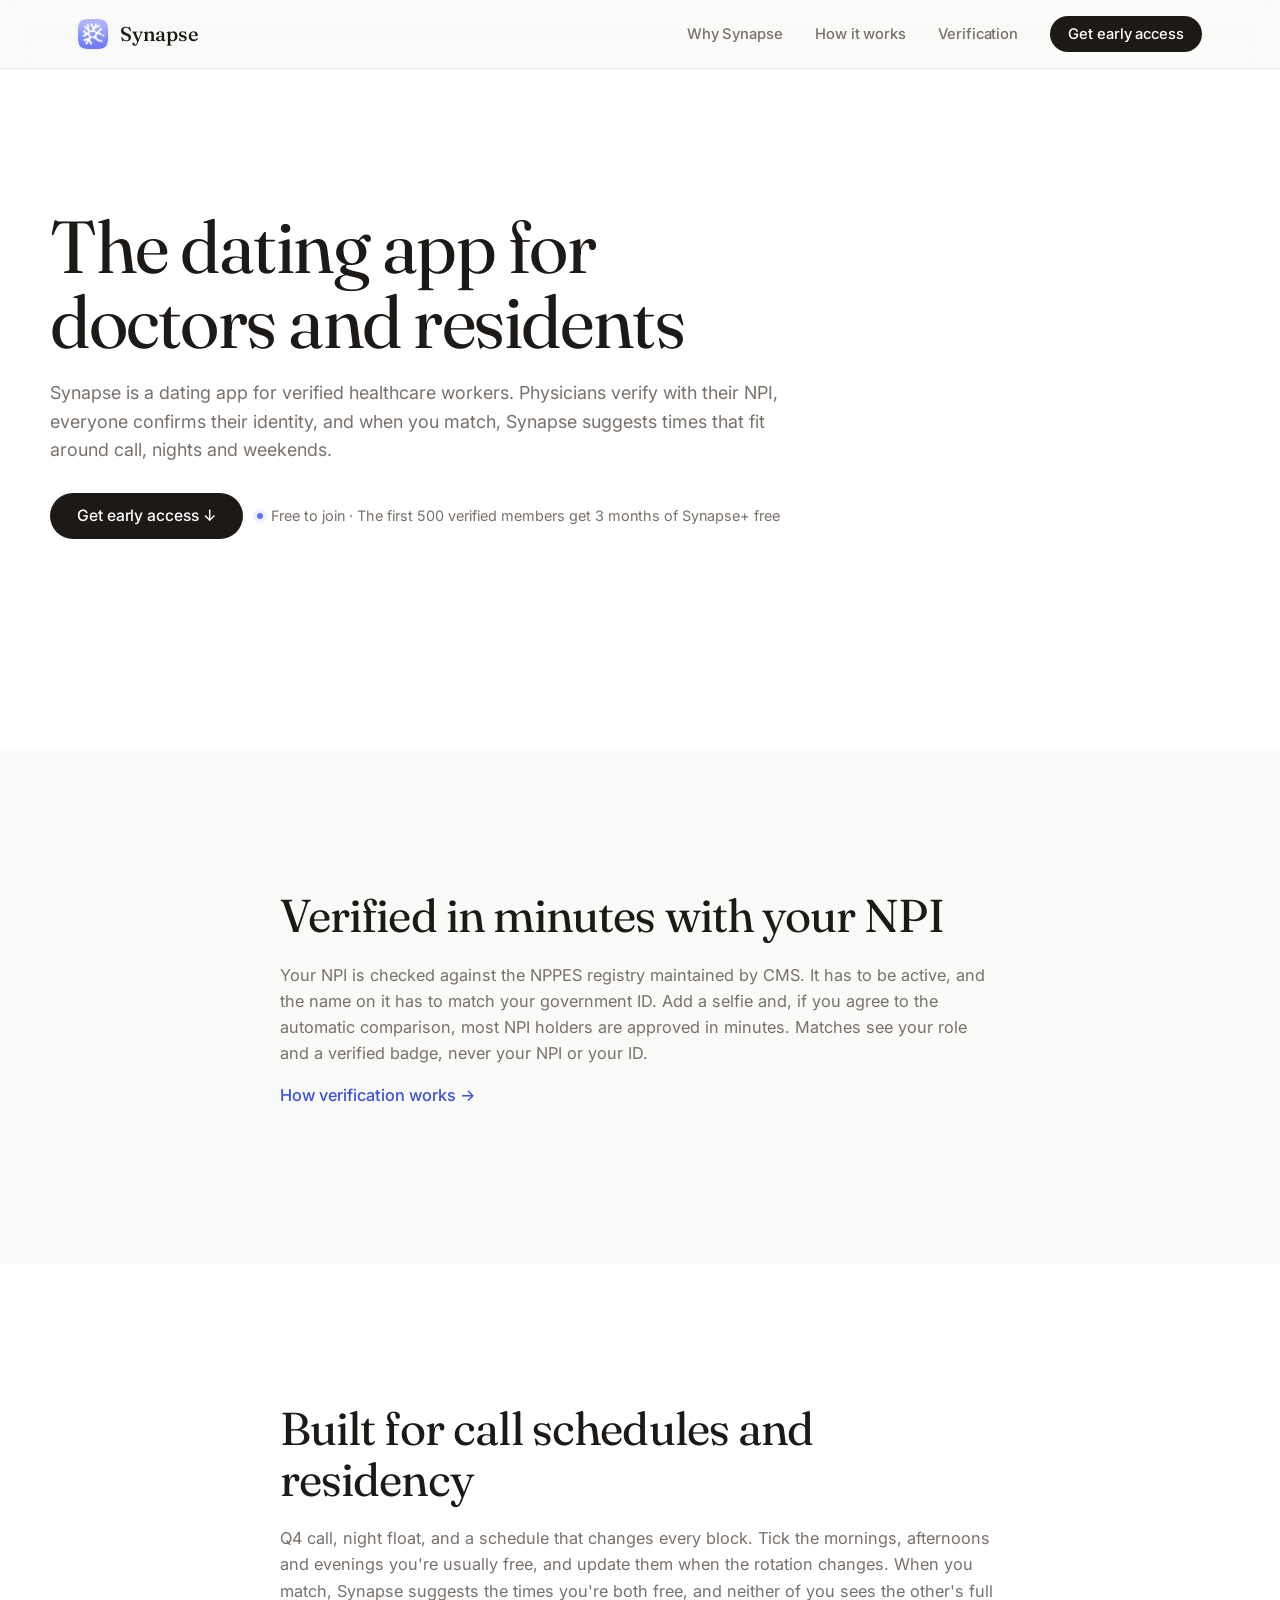
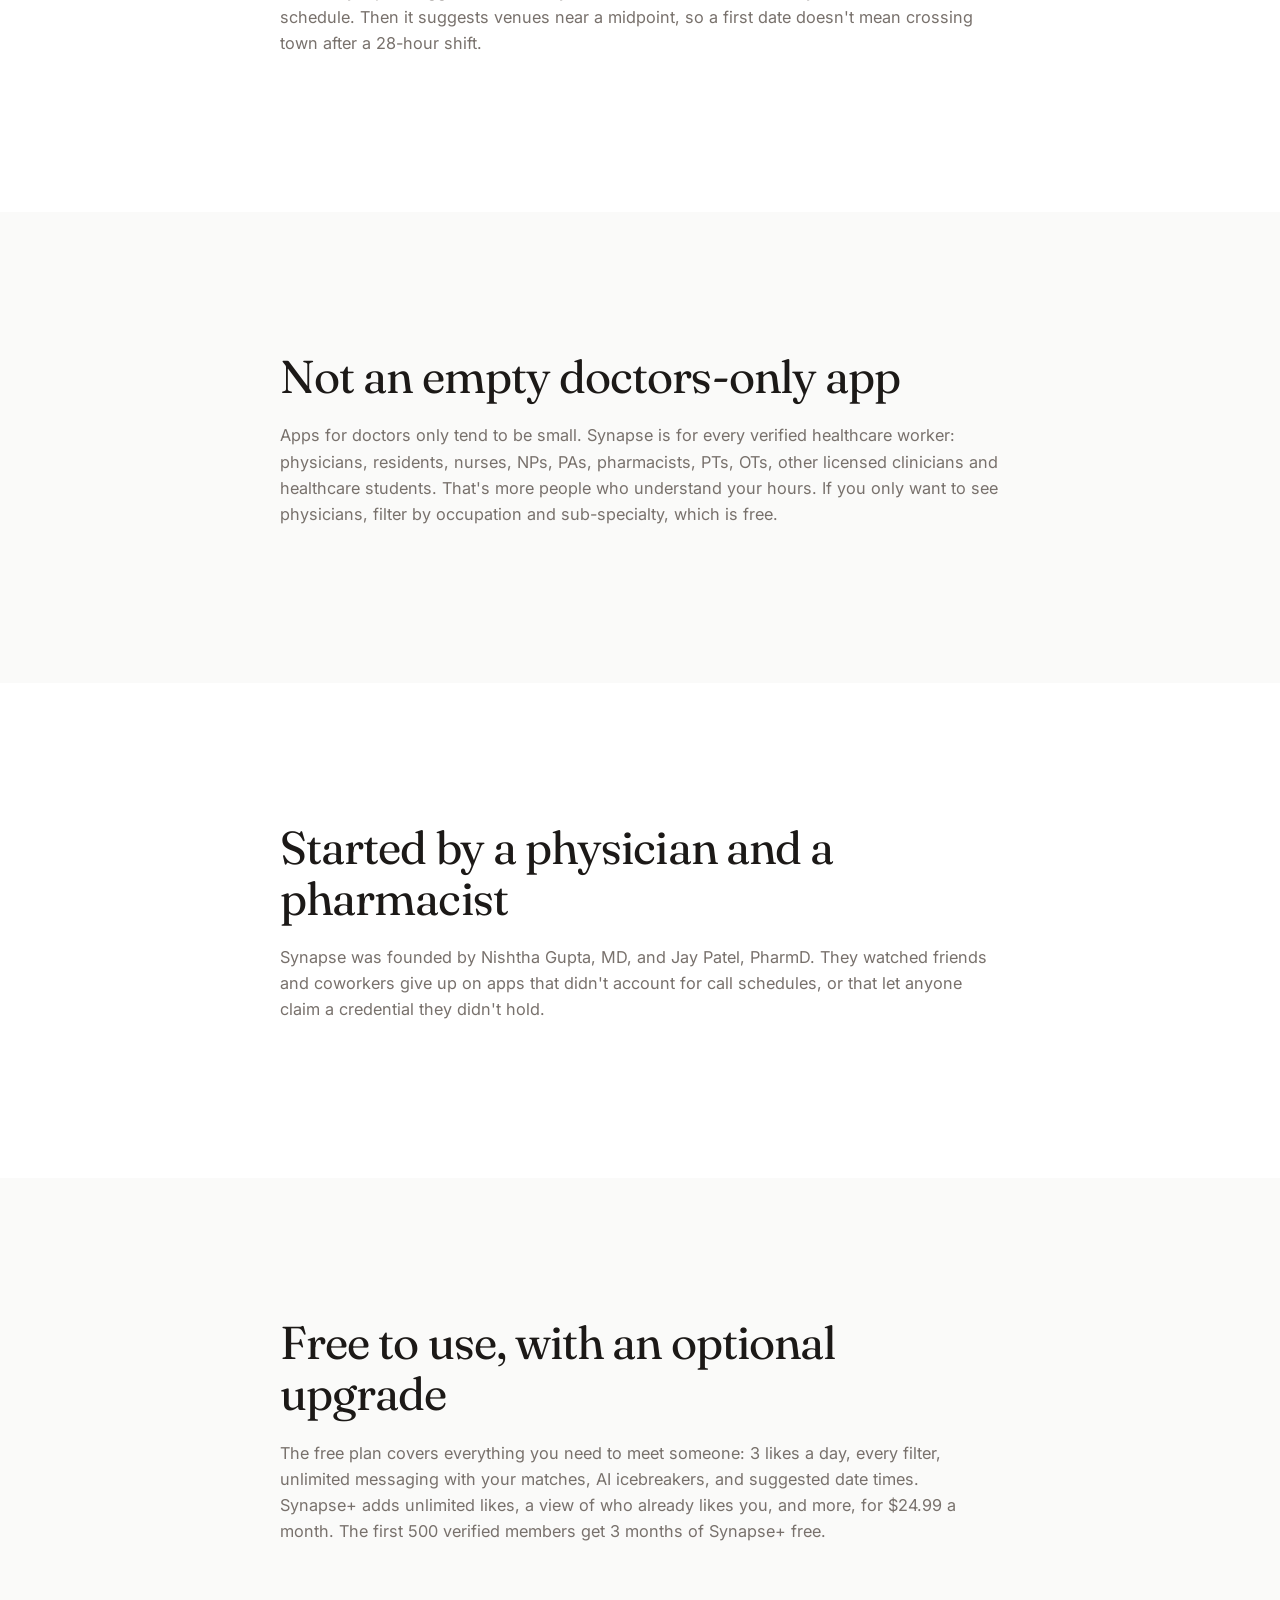
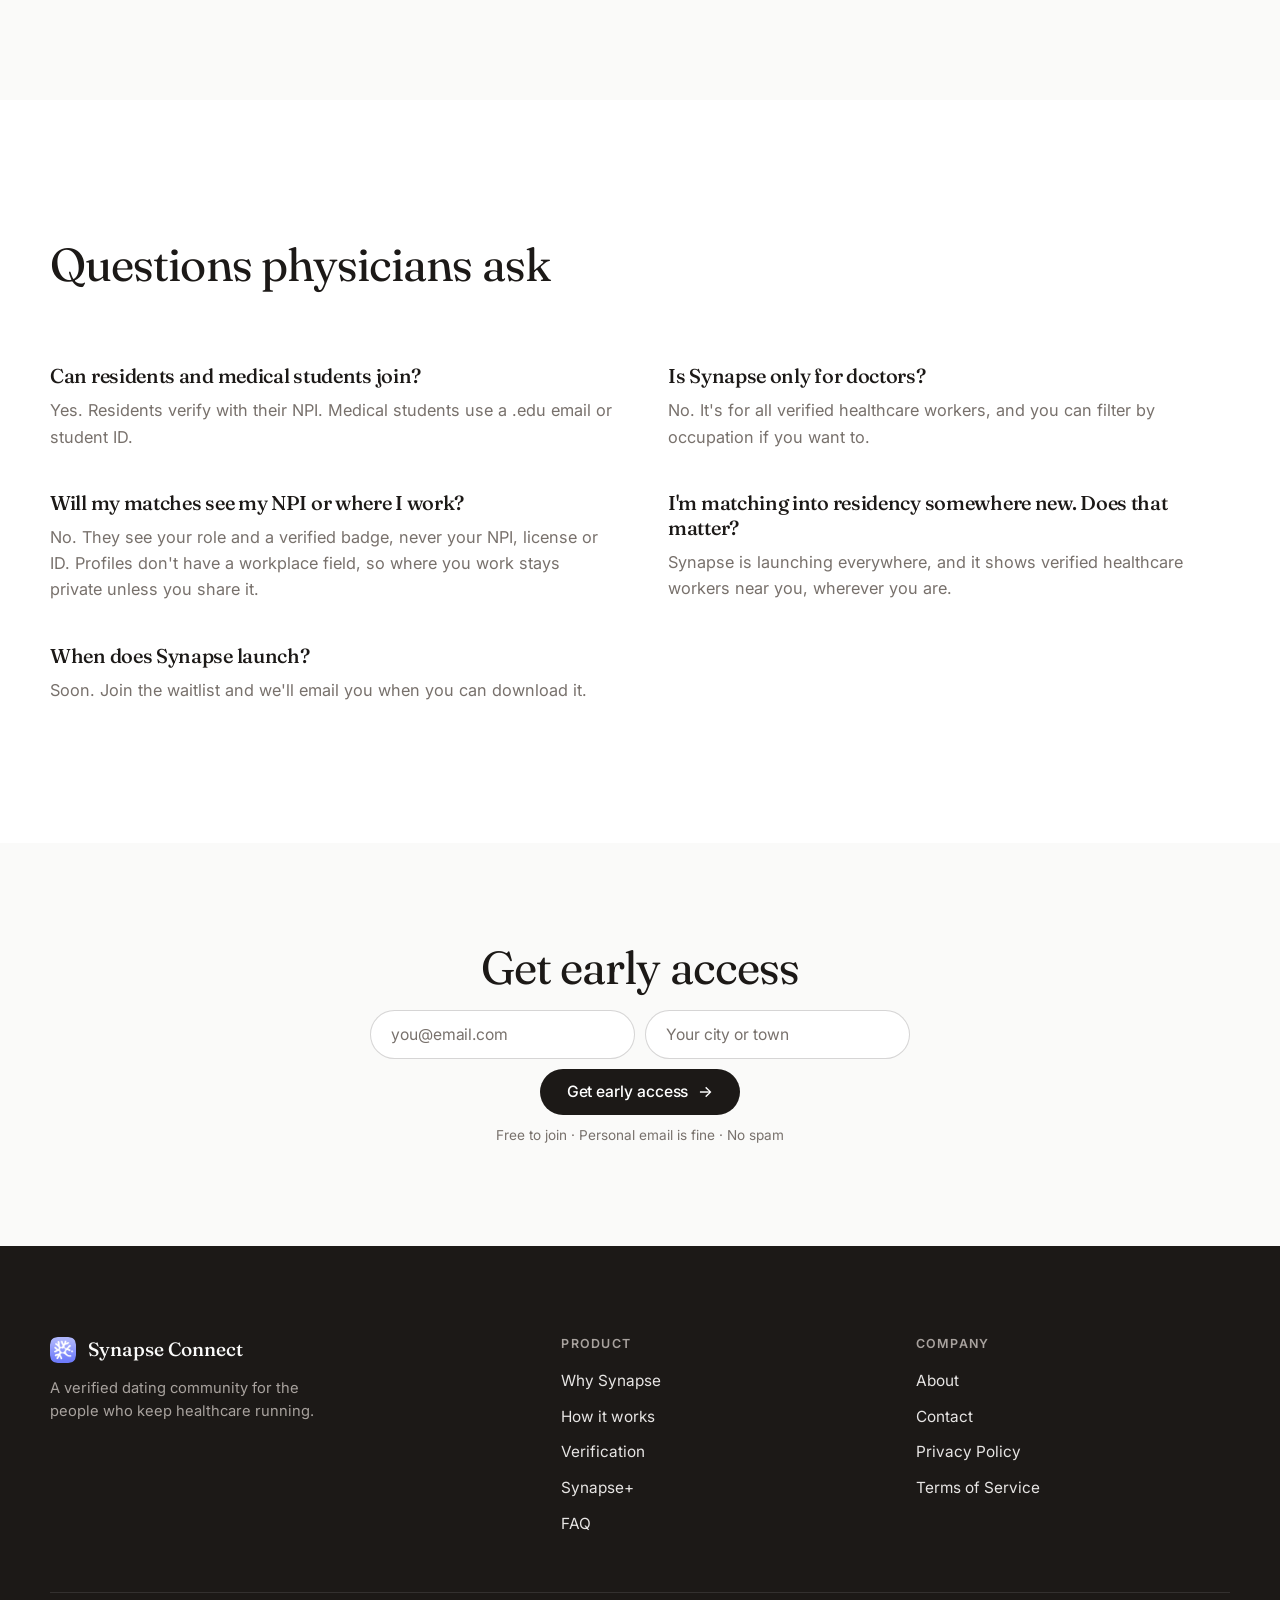
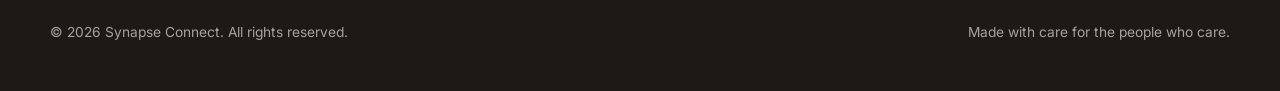
==== doctors/index.html @ b5bf88c6 "Doctors page: NPI-verified dating for physicians and residents Co-Authored-By: Claude Opus 5.5 <nore" ====
<!DOCTYPE html>
<html lang="en">
<head>
  <meta charset="UTF-8" />
  <meta name="viewport" content="width=device-width, initial-scale=1.0" />
  <meta name="description" content="A dating app for physicians and residents. NPIs are checked against the national registry, and dates are suggested for when you're both off call." />
  <meta name="theme-color" content="#FAFAF9" />
  <title>Dating App for Doctors &amp; Residents: NPI-Verified | Synapse</title>
  <link rel="icon" type="image/png" sizes="32x32" href="/icons/favicon-32.png" />
  <link rel="apple-touch-icon" href="/icons/apple-touch-icon.png" />
  <link rel="canonical" href="https://synapsematches.com/doctors/" />
  <meta property="og:title" content="Dating App for Doctors &amp; Residents: NPI-Verified | Synapse" />
  <meta property="og:description" content="A dating app for physicians and residents. NPIs are checked against the national registry, and dates are suggested for when you're both off call." />
  <meta property="og:image" content="https://synapsematches.com/ds/icons/og-share.png" />
  <meta property="og:image:width" content="1200" />
  <meta property="og:image:height" content="630" />
  <meta property="og:image:alt" content="Synapse share card: &quot;Dating, designed for your hours.&quot; beside the white neuron mark on a blue gradient" />
  <meta property="og:url" content="https://synapsematches.com/doctors/" />
  <meta property="og:type" content="website" />
  <meta property="og:site_name" content="Synapse" />
  <meta name="twitter:card" content="summary_large_image" />
  <meta name="twitter:title" content="Dating App for Doctors &amp; Residents: NPI-Verified | Synapse" />
  <meta name="twitter:description" content="A dating app for physicians and residents. NPIs are checked against the national registry, and dates are suggested for when you're both off call." />
  <meta name="twitter:image" content="https://synapsematches.com/ds/icons/og-share.png" />
  <meta name="twitter:image:alt" content="Synapse share card: &quot;Dating, designed for your hours.&quot; beside the white neuron mark on a blue gradient" />
  <link rel="preconnect" href="https://fonts.googleapis.com" />
  <link rel="preconnect" href="https://fonts.gstatic.com" crossorigin />
  <!-- Load the Google Fonts CSS without blocking first paint; text shows in the fallback face until it arrives. -->
  <link rel="preload" as="style" href="https://fonts.googleapis.com/css2?family=Fraunces:opsz,wght@9..144,400;9..144,500&family=Inter:wght@400;500;600&display=swap" onload="this.onload=null;this.rel='stylesheet'" />
  <noscript><link rel="stylesheet" href="https://fonts.googleapis.com/css2?family=Fraunces:opsz,wght@9..144,400;9..144,500&family=Inter:wght@400;500;600&display=swap" /></noscript>
  <link rel="stylesheet" href="/style.css?v=2026-10-28a" />
  <script type="application/ld+json">
  {
    "@context": "https://schema.org",
    "@graph": [
      {
        "@type": "WebPage",
        "name": "The dating app for doctors and residents",
        "url": "https://synapsematches.com/doctors/",
        "description": "A dating app for physicians and residents. NPIs are checked against the national registry, and dates are suggested for when you're both off call.",
        "isPartOf": { "@id": "https://synapsematches.com/#website" }
      },
      {
        "@type": "BreadcrumbList",
        "itemListElement": [
          { "@type": "ListItem", "position": 1, "name": "Home", "item": "https://synapsematches.com/" },
          { "@type": "ListItem", "position": 2, "name": "For doctors", "item": "https://synapsematches.com/doctors/" }
        ]
      }
    ]
  }
  </script>
</head>
<body>
  <!-- Cloudflare: show email addresses as plain text so crawlers and no-JS visitors can read them -->
  <!--email_off-->
  <header class="site-header">
    <nav class="nav" aria-label="Primary">
      <a href="/" class="brand">
        <img src="/icons/brand-64.png" alt="" class="brand-mark" aria-hidden="true" />
        <span>Synapse</span>
      </a>
      <ul class="nav-links">
        <li><a href="/#why">Why Synapse</a></li>
        <li><a href="/#how">How it works</a></li>
        <li><a href="/#trust">Verification</a></li>
        <li><a class="nav-cta" href="/#waitlist">Get early access</a></li>
      </ul>
    </nav>
  </header>

  <main>

    <section class="section section-paper" aria-labelledby="doctors-title">
      <div class="section-inner">
        <div class="section-head">
          <h1 id="doctors-title">The dating app for doctors and residents</h1>
          <p>Synapse is a dating app for verified healthcare workers. Physicians verify with their NPI, everyone confirms their identity, and when you match, Synapse suggests times that fit around call, nights and weekends.</p>
          <div class="cta-row">
            <a class="btn btn-primary" href="#join">Get early access ↓</a>
            <p class="hero-meta">Free to join · The first 500 verified members get 3 months of Synapse+ free</p>
          </div>
        </div>
      </div>
    </section>

    <section class="section section-cream" id="verified" aria-labelledby="verified-title">
      <div class="section-inner section-prose">
        <h2 id="verified-title">Verified in minutes with your NPI</h2>
        <p>Your NPI is checked against the NPPES registry maintained by CMS. It has to be active, and the name on it has to match your government ID. Add a selfie and, if you agree to the automatic comparison, most NPI holders are approved in minutes. Matches see your role and a verified badge, never your NPI or your ID.</p>
        <p><a class="text-link" href="/verification/">How verification works →</a></p>
      </div>
    </section>

    <section class="section section-paper" id="schedule" aria-labelledby="schedule-title">
      <div class="section-inner section-prose">
        <h2 id="schedule-title">Built for call schedules and residency</h2>
        <p>Q4 call, night float, and a schedule that changes every block. Tick the mornings, afternoons and evenings you're usually free, and update them when the rotation changes. When you match, Synapse suggests the times you're both free, and neither of you sees the other's full schedule. Then it suggests venues near a midpoint, so a first date doesn't mean crossing town after a 28-hour shift.</p>
      </div>
    </section>

    <section class="section section-cream" id="everyone" aria-labelledby="everyone-title">
      <div class="section-inner section-prose">
        <h2 id="everyone-title">Not an empty doctors-only app</h2>
        <p>Apps for doctors only tend to be small. Synapse is for every verified healthcare worker: physicians, residents, nurses, NPs, PAs, pharmacists, PTs, OTs, other licensed clinicians and healthcare students. That's more people who understand your hours. If you only want to see physicians, filter by occupation and sub-specialty, which is free.</p>
      </div>
    </section>

    <section class="section section-paper" id="founders" aria-labelledby="founders-title">
      <div class="section-inner section-prose">
        <h2 id="founders-title">Started by a physician and a pharmacist</h2>
        <p>Synapse was founded by Nishtha Gupta, MD, and Jay Patel, PharmD. They watched friends and coworkers give up on apps that didn't account for call schedules, or that let anyone claim a credential they didn't hold.</p>
      </div>
    </section>

    <section class="section section-cream" id="pricing" aria-labelledby="pricing-title">
      <div class="section-inner section-prose">
        <h2 id="pricing-title">Free to use, with an optional upgrade</h2>
        <p>The free plan covers everything you need to meet someone: 3 likes a day, every filter, unlimited messaging with your matches, AI icebreakers, and suggested date times. Synapse+ adds unlimited likes, a view of who already likes you, and more, for $24.99 a month. The first 500 verified members get 3 months of Synapse+ free.</p>
      </div>
    </section>

    <section class="section section-paper" id="faq" aria-labelledby="faq-title">
      <div class="section-inner">
        <div class="section-head">
          <h2 id="faq-title">Questions physicians ask</h2>
        </div>
        <div class="faq-list">
          <div class="faq-item">
            <h3>Can residents and medical students join?</h3>
            <p>Yes. Residents verify with their NPI. Medical students use a .edu email or student ID.</p>
          </div>
          <div class="faq-item">
            <h3>Is Synapse only for doctors?</h3>
            <p>No. It's for all verified healthcare workers, and you can filter by occupation if you want to.</p>
          </div>
          <div class="faq-item">
            <h3>Will my matches see my NPI or where I work?</h3>
            <p>No. They see your role and a verified badge, never your NPI, license or ID. Profiles don't have a workplace field, so where you work stays private unless you share it.</p>
          </div>
          <div class="faq-item">
            <h3>I'm matching into residency somewhere new. Does that matter?</h3>
            <p>Synapse is launching everywhere, and it shows verified healthcare workers near you, wherever you are.</p>
          </div>
          <div class="faq-item">
            <h3>When does Synapse launch?</h3>
            <p>Soon. Join the waitlist and we'll email you when you can download it.</p>
          </div>
        </div>
      </div>
    </section>

    <section class="section section-cream cta-band" id="join" aria-labelledby="join-title">
      <div class="section-inner cta-band-inner">
        <h2 id="join-title">Get early access</h2>
        <div class="waitlist-block">
            <form class="waitlist-form" novalidate>
              <label class="sr-only" for="waitlist-email-d">Email address</label>
              <input
                id="waitlist-email-d"
                class="waitlist-input"
                type="email"
                name="email"
                placeholder="you@email.com"
                autocomplete="email"
                required
              />
              <div class="waitlist-place">
                <label class="sr-only" for="waitlist-place-d">City or town</label>
                <input
                  id="waitlist-place-d"
                  class="waitlist-input"
                  type="text"
                  name="place"
                  placeholder="Your city or town"
                  autocomplete="off"
                  role="combobox"
                  aria-autocomplete="list"
                  aria-expanded="false"
                  aria-controls="waitlist-place-list-d"
                  required
                />
                <ul id="waitlist-place-list-d" class="waitlist-place-list" role="listbox" aria-label="Cities and towns" hidden></ul>
              </div>
              <input
                class="waitlist-hp"
                type="text"
                name="company"
                tabindex="-1"
                autocomplete="off"
                aria-hidden="true"
              />
              <button class="btn btn-primary btn-arrow" type="submit">Get early access</button>
            </form>
            <p class="waitlist-status" role="status" aria-live="polite"></p>
            <p class="waitlist-note">Free to join · Personal email is fine · No spam</p>
          </div>
      </div>
    </section>
  </main>

  <footer class="site-footer">
    <div class="footer-inner">
      <div>
        <p class="footer-brand">
          <img src="/icons/brand-64.png" alt="" class="footer-mark" aria-hidden="true" />
          Synapse Connect
        </p>
        <p class="footer-tag">A verified dating community for the people who keep healthcare running.</p>
      </div>
      <div class="footer-col">
        <h4>Product</h4>
        <ul>
          <li><a href="/#why">Why Synapse</a></li>
          <li><a href="/#how">How it works</a></li>
          <li><a href="/#trust">Verification</a></li>
          <li><a href="/#plus">Synapse+</a></li>
          <li><a href="/#faq">FAQ</a></li>
        </ul>
      </div>
      <div class="footer-col">
        <h4>Company</h4>
        <ul>
          <li><a href="/#about">About</a></li>
          <li><a href="mailto:help@synapsematches.com">Contact</a></li>
          <li><a href="/privacy.html">Privacy Policy</a></li>
          <li><a href="/terms.html">Terms of Service</a></li>
        </ul>
      </div>
    </div>
    <div class="footer-bottom">
      <p>&copy; 2026 Synapse Connect. All rights reserved.</p>
      <p>Made with care for the people who care.</p>
    </div>
  </footer>

  <script src="/waitlist.js"></script>
<!-- Cloudflare Web Analytics --><script defer src="https://static.cloudflareinsights.com/beacon.min.js" data-cf-beacon='{"token": "bf261370e2ad4e2380d12c57f0178c21"}'></script><!-- End Cloudflare Web Analytics -->
<!--/email_off-->
</body>
</html>
---- style.css ----
:root {
  /* Colours come from the Synapse Design System (light theme), under its token names.
     Nothing else in this file writes a colour value. */
  --primary: #5C73FF;
  --primary-dark: #3A50E0;
  --primary-light: #8B9AFF;
  --primary-tint: #EEF1FF;
  --brand-grad-hi: #B1B8FC;
  --brand-grad-mid: #8F99FB;
  --brand-grad-lo: #6D7AFA;
  --brand-gradient: linear-gradient(180deg, var(--brand-grad-hi) 0%, var(--brand-grad-mid) 50%, var(--brand-grad-lo) 100%);
  --background: #FAFAF9;
  --surface: #F5F5F4;
  --text: #1C1917;
  --text-secondary: #78716C;
  --tab-inactive: #A8A29E;
  --border: #E7E5E4;
  --error: #EF4444;
  --white: #FFFFFF;
  --black: #000000;
  --radius: 12px;
  --radius-lg: 20px;
  --radius-pill: 999px;
  --shadow-subtle: 0 1px 4px color-mix(in srgb, var(--black) 4%, transparent);
  --shadow-card: 0 2px 8px color-mix(in srgb, var(--black) 8%, transparent);
  --shadow-raised: 0 4px 12px color-mix(in srgb, var(--black) 15%, transparent);
  --maxw: 1180px;
  --maxw-prose: 720px;
  --serif: "Fraunces", "Iowan Old Style", "Apple Garamond", Georgia, "Times New Roman", serif;
  --sans: "Inter", -apple-system, BlinkMacSystemFont, "Segoe UI", Roboto, Helvetica, Arial, sans-serif;
}

* { box-sizing: border-box; }

html { scroll-behavior: smooth; }

html, body {
  margin: 0;
  padding: 0;
  font-family: var(--sans);
  color: var(--text);
  background: var(--background);
  line-height: 1.6;
  -webkit-font-smoothing: antialiased;
  -moz-osx-font-smoothing: grayscale;
  text-rendering: optimizeLegibility;
}

::selection { background: var(--primary-tint); color: var(--text); }

a { color: var(--text); text-decoration: none; }
a:hover { text-decoration: underline; text-decoration-thickness: 1px; text-underline-offset: 3px; }

img { max-width: 100%; display: block; }

h1, h2, h3, h4 {
  color: var(--text);
  font-family: var(--serif);
  font-weight: 400;
  letter-spacing: -0.02em;
  margin: 0;
}

h1 {
  font-size: clamp(2.6rem, 6.2vw, 4.6rem);
  line-height: 1.02;
  font-weight: 400;
}

h2 {
  font-size: clamp(1.9rem, 3.6vw, 2.9rem);
  line-height: 1.1;
  margin-bottom: 1.25rem;
}

h3 {
  font-size: 1.35rem;
  line-height: 1.25;
  margin-bottom: 0.6rem;
  font-weight: 500;
  letter-spacing: -0.015em;
}

p {
  color: var(--text-secondary);
  margin: 0 0 1rem;
  font-size: 1.02rem;
}

.lede {
  font-family: var(--sans);
  font-size: clamp(1.1rem, 1.6vw, 1.28rem);
  color: var(--text-secondary);
  line-height: 1.55;
  max-width: 620px;
  margin: 1.5rem 0 2.25rem;
  font-weight: 400;
}

.site-header {
  position: sticky;
  top: 0;
  background: color-mix(in srgb, var(--background) 82%, transparent);
  backdrop-filter: saturate(180%) blur(14px);
  -webkit-backdrop-filter: saturate(180%) blur(14px);
  border-bottom: 1px solid var(--border);
  z-index: 50;
}

.nav {
  max-width: var(--maxw);
  margin: 0 auto;
  padding: 18px 28px;
  display: flex;
  align-items: center;
  justify-content: space-between;
  gap: 24px;
}

.brand {
  display: inline-flex;
  align-items: center;
  gap: 12px;
  color: var(--text);
  font-family: var(--serif);
  font-weight: 500;
  font-size: 1.25rem;
  letter-spacing: -0.01em;
}
.brand:hover { text-decoration: none; }

.brand-mark {
  width: 30px;
  height: 30px;
  border-radius: 8px;
  box-shadow: var(--shadow-subtle);
}

.nav-links {
  list-style: none;
  display: flex;
  gap: 32px;
  margin: 0;
  padding: 0;
  align-items: center;
}
.nav-links a {
  color: var(--text-secondary);
  font-size: 0.92rem;
  font-weight: 500;
  letter-spacing: -0.005em;
}
.nav-links a:hover { color: var(--text); text-decoration: none; }

.nav-cta {
  padding: 9px 18px;
  border-radius: var(--radius-pill);
  background: var(--text);
  color: var(--white) !important;
  font-size: 0.9rem;
  font-weight: 500;
}
.nav-cta:hover { background: var(--primary-dark); text-decoration: none; }

@media (max-width: 720px) {
  .nav-links li:not(:last-child) { display: none; }
  .nav { padding: 14px 20px; }
}

.hero {
  position: relative;
  padding: clamp(80px, 11vw, 160px) 28px clamp(70px, 9vw, 130px);
  overflow: hidden;
  background: var(--background);
}

.hero::before {
  content: "";
  position: absolute;
  top: -40%;
  right: -10%;
  width: 720px;
  height: 720px;
  background: radial-gradient(circle at 50% 50%, color-mix(in srgb, var(--brand-grad-hi) 30%, transparent) 0%, color-mix(in srgb, var(--brand-grad-hi) 14%, transparent) 35%, transparent 70%);
  filter: blur(20px);
  pointer-events: none;
  z-index: 0;
}

.hero-inner {
  max-width: var(--maxw);
  margin: 0 auto;
  display: grid;
  grid-template-columns: 1.35fr 1fr;
  gap: 80px;
  align-items: center;
  position: relative;
  z-index: 1;
}

@media (max-width: 960px) {
  .hero-inner { grid-template-columns: 1fr; gap: 56px; }
}

.eyebrow {
  display: inline-flex;
  align-items: center;
  gap: 8px;
  font-family: var(--sans);
  font-size: 0.78rem;
  font-weight: 600;
  letter-spacing: 0.14em;
  text-transform: uppercase;
  color: var(--text-secondary);
  margin-bottom: 1.5rem;
}
.eyebrow::before {
  content: "";
  width: 24px;
  height: 1px;
  background: var(--text-secondary);
}

/* The hero's big line is a <p> styled as a display heading; the H1 is the eyebrow above it. */
.hero-title {
  color: var(--text);
  font-family: var(--serif);
  font-size: clamp(2.6rem, 6.2vw, 4.6rem);
  font-weight: 400;
  line-height: 1.02;
  letter-spacing: -0.02em;
  margin: 0;
}
h1.eyebrow { line-height: 1.6; }

.hero-title .accent {
  font-style: italic;
  color: var(--primary-dark);
  font-weight: 400;
}

.cta-row {
  display: flex;
  gap: 14px;
  flex-wrap: wrap;
  margin-bottom: 1.5rem;
}

.btn {
  display: inline-flex;
  align-items: center;
  justify-content: center;
  gap: 8px;
  padding: 14px 26px;
  border-radius: var(--radius-pill);
  font-family: var(--sans);
  font-weight: 500;
  font-size: 0.98rem;
  letter-spacing: -0.005em;
  transition: transform 0.08s ease, box-shadow 0.2s ease, background 0.2s ease, color 0.2s ease;
  border: 1px solid transparent;
  cursor: pointer;
  line-height: 1;
}
.btn:hover { text-decoration: none; }
.btn:active { transform: translateY(1px); }

.btn-primary {
  background: var(--text);
  color: var(--white);
}
.btn-primary:hover { background: var(--primary-dark); }

.btn-ghost {
  background: transparent;
  color: var(--text);
  border-color: color-mix(in srgb, var(--text) 18%, transparent);
}
.btn-ghost:hover { background: var(--surface); border-color: color-mix(in srgb, var(--text) 32%, transparent); }

.btn-arrow::after {
  content: "→";
  margin-left: 2px;
  transition: transform 0.2s ease;
}
.btn-arrow:hover::after { transform: translateX(3px); }

.waitlist-form {
  display: flex;
  gap: 10px;
  flex-wrap: wrap;
  align-items: center;
}

.waitlist-input {
  font-family: var(--sans);
  font-size: 0.98rem;
  letter-spacing: -0.005em;
  color: var(--text);
  background: var(--white);
  border: 1px solid color-mix(in srgb, var(--text) 18%, transparent);
  border-radius: var(--radius-pill);
  padding: 14px 20px;
  min-width: 240px;
  flex: 1 1 240px;
  line-height: 1;
  transition: border-color 0.2s ease, box-shadow 0.2s ease;
}
.waitlist-input::placeholder { color: var(--text-secondary); }
.waitlist-input:focus {
  outline: none;
  border-color: var(--primary);
  box-shadow: 0 0 0 3px var(--primary-tint);
}

/* City or town picker (synapse#540) */
.waitlist-place {
  position: relative;
  flex: 1 1 240px;
  min-width: 240px;
}
.waitlist-place .waitlist-input { width: 100%; min-width: 0; }
.waitlist-place-list {
  position: absolute;
  z-index: 20;
  top: calc(100% + 6px);
  left: 0;
  right: 0;
  margin: 0;
  padding: 6px;
  list-style: none;
  text-align: left;
  max-height: 280px;
  overflow-y: auto;
  background: var(--white);
  border: 1px solid color-mix(in srgb, var(--text) 14%, transparent);
  border-radius: 16px;
  box-shadow: 0 12px 32px color-mix(in srgb, var(--text) 14%, transparent);
}
.waitlist-place-list li {
  font-family: var(--sans);
  font-size: 0.95rem;
  color: var(--text);
  padding: 10px 14px;
  border-radius: 10px;
  cursor: pointer;
}
.waitlist-place-list li:hover,
.waitlist-place-list li[aria-selected="true"] { background: var(--primary-tint); }
.waitlist-place-list li.is-empty { color: var(--text-secondary); cursor: default; background: none; }

/* Honeypot — hidden from humans, visible to bots that fill every field */
.waitlist-hp {
  position: absolute;
  left: -9999px;
  width: 1px;
  height: 1px;
  opacity: 0;
}

.waitlist-success {
  font-family: var(--sans);
  font-weight: 500;
  color: var(--text);
  margin: 0;
  padding: 14px 0;
}

.waitlist-status {
  color: var(--text-secondary);
  font-size: 0.9rem;
  margin: 10px 0 0;
}
.waitlist-status:empty { display: none; }
.waitlist-status.is-error { color: color-mix(in srgb, var(--error) 72%, var(--text)); }

.waitlist-block { margin-bottom: 1.25rem; }

.waitlist-note {
  margin: 10px 0 0;
  font-size: 0.85rem;
  color: var(--text-secondary);
}

.waitlist-done p { margin: 0 0 14px; color: var(--text-secondary); }
.waitlist-done .waitlist-success { padding: 0; margin-bottom: 6px; color: var(--text); }

.founding-offer {
  display: inline-block;
  margin: 0 0 1.25rem;
  padding: 10px 14px;
  border-radius: var(--radius);
  background: var(--primary-tint);
  border: 1px solid color-mix(in srgb, var(--primary) 22%, transparent);
  font-size: 0.92rem;
  line-height: 1.45;
  color: var(--text);
}
.founding-offer strong { color: var(--text); font-weight: 600; }

.sr-only {
  position: absolute;
  width: 1px;
  height: 1px;
  padding: 0;
  margin: -1px;
  overflow: hidden;
  clip: rect(0, 0, 0, 0);
  white-space: nowrap;
  border: 0;
}

.hero-meta {
  color: var(--text-secondary);
  font-size: 0.9rem;
  margin: 0;
  display: inline-flex;
  align-items: center;
  gap: 8px;
}
.hero-meta::before {
  content: "";
  width: 6px;
  height: 6px;
  border-radius: 50%;
  background: var(--primary);
  box-shadow: 0 0 0 4px var(--primary-tint);
}

.hero-visual {
  min-width: 0;
  display: flex;
  justify-content: center;
  align-items: center;
  position: relative;
}

.app-tour {
  width: 100%;
  max-width: 424px;
  min-width: 0;
}

.app-tour-track {
  display: flex;
  overflow-x: auto;
  scroll-snap-type: x mandatory;
  scroll-behavior: smooth;
  overscroll-behavior-x: contain;
  scrollbar-width: none;
  border-radius: 24px;
  /* room for the card shadow, which overflow would otherwise clip */
  padding: 32px 0 24px;
  margin: -32px 0 -16px;
}
.app-tour-slide { padding: 0 32px; box-sizing: border-box; }
@media (max-width: 480px) {
  .app-tour-slide { padding: 0 12px; }
}
/* The system's raised shadow is tight enough that the scroll area doesn't crop it into a visible box. */
.app-tour-phone img { box-shadow: var(--shadow-raised); }
.app-tour-track::-webkit-scrollbar { display: none; }
.app-tour-track:focus-visible { outline: 2px solid var(--primary); outline-offset: 4px; }

.app-tour-slide {
  flex: 0 0 100%;
  margin: 0;
  scroll-snap-align: center;
  scroll-snap-stop: always;
  display: flex;
  flex-direction: column;
  align-items: center;
}

.app-tour-slide figcaption {
  margin-top: 14px;
  min-height: 2.6em;
  padding: 0 12px;
  text-align: center;
  font-size: 0.86rem;
  line-height: 1.35;
  color: var(--text-secondary);
}

.app-tour-phone {
  width: 100%;
  display: flex;
  justify-content: center;
}

.app-tour-phone img {
  width: 73.6%;
  height: auto;
  border-radius: 30px;
  border: 6px solid var(--text);
  background: var(--text);
  box-sizing: border-box;
}
@media (max-width: 480px) {
  .app-tour-phone img { width: 84%; }
}

.app-tour-controls {
  margin-top: 6px;
  display: flex;
  align-items: center;
  justify-content: center;
  gap: 14px;
}

.app-tour-arrow {
  width: 36px;
  height: 36px;
  display: inline-flex;
  align-items: center;
  justify-content: center;
  border-radius: 50%;
  border: 1px solid var(--border);
  background: var(--white);
  color: var(--text);
  cursor: pointer;
  transition: border-color 0.15s, color 0.15s;
}
.app-tour-arrow:hover { border-color: var(--primary); color: var(--primary); }
.app-tour-arrow:focus-visible { outline: 2px solid var(--primary); outline-offset: 2px; }

.app-tour-dots {
  display: flex;
  gap: 4px;
}

.app-tour-dot {
  width: 24px;
  height: 24px;
  padding: 0;
  border: 0;
  background: none;
  cursor: pointer;
  display: inline-flex;
  align-items: center;
  justify-content: center;
}
.app-tour-dot::before {
  content: "";
  width: 8px;
  height: 8px;
  border-radius: 50%;
  background: var(--border);
  transition: width 0.2s, background 0.2s;
}
.app-tour-dot[aria-current="true"]::before {
  width: 20px;
  border-radius: 4px;
  background: var(--primary);
}
.app-tour-dot:focus-visible { outline: 2px solid var(--primary); outline-offset: 1px; border-radius: 6px; }

@media (prefers-reduced-motion: reduce) {
  .app-tour-track { scroll-behavior: auto; }
}

.hero-glow {
  position: absolute;
  inset: -8%;
  background: radial-gradient(circle at 50% 60%, color-mix(in srgb, var(--brand-grad-hi) 55%, transparent) 0%, color-mix(in srgb, var(--brand-grad-mid) 22%, transparent) 35%, transparent 70%);
  filter: blur(40px);
  z-index: -1;
}

.section { padding: clamp(80px, 11vw, 140px) 28px; }
.section-inner { max-width: var(--maxw); margin: 0 auto; }
.section-prose { max-width: var(--maxw-prose); margin: 0 auto; }

.section-cream { background: var(--background); }
.section-paper { background: var(--white); }
.section-ink {
  background: var(--text);
  color: var(--border);
}
.section-ink h2, .section-ink h3 { color: var(--background); }
.section-ink p { color: var(--tab-inactive); }
.section-ink .eyebrow { color: var(--tab-inactive); }
.section-ink .eyebrow::before { background: var(--tab-inactive); }

.section-head {
  max-width: 760px;
  margin-bottom: clamp(48px, 6vw, 72px);
}
.section-head p {
  font-size: 1.12rem;
  color: var(--text-secondary);
  margin: 0;
}
.section-ink .section-head p { color: var(--tab-inactive); }

.pillars {
  display: grid;
  grid-template-columns: repeat(2, 1fr);
  gap: clamp(24px, 4vw, 56px);
}
@media (max-width: 880px) { .pillars { grid-template-columns: 1fr; gap: 48px; } }

.pillar {
  display: flex;
  flex-direction: column;
  gap: 18px;
}

.pillar-icon {
  width: 52px;
  height: 52px;
  border-radius: 14px;
  background: var(--brand-gradient);
  color: var(--text);
  display: inline-flex;
  align-items: center;
  justify-content: center;
  box-shadow: var(--shadow-card);
}

.pillar h3 {
  font-size: 1.65rem;
  margin: 0;
  font-family: var(--serif);
  font-weight: 400;
  letter-spacing: -0.015em;
}

.pillar p { font-size: 1.04rem; color: var(--text-secondary); margin: 0; }

.pillar-detail {
  margin-top: 6px;
  padding-top: 18px;
  border-top: 1px solid var(--border);
  display: grid;
  gap: 10px;
}
.pillar-detail .kv {
  display: grid;
  grid-template-columns: 130px 1fr;
  gap: 16px;
  font-size: 0.95rem;
  align-items: baseline;
}
.pillar-detail dt {
  color: var(--text-secondary);
  font-size: 0.78rem;
  font-weight: 600;
  letter-spacing: 0.08em;
  text-transform: uppercase;
}
.pillar-detail dd { margin: 0; color: var(--text); font-weight: 500; }

.steps {
  list-style: none;
  padding: 0;
  margin: 0;
  display: grid;
  gap: clamp(28px, 4vw, 48px);
}
.steps li {
  display: grid;
  grid-template-columns: 64px 1fr;
  gap: clamp(20px, 3vw, 36px);
  align-items: start;
  padding-bottom: clamp(28px, 4vw, 48px);
  border-bottom: 1px solid var(--border);
}
.steps li:last-child { border-bottom: 0; padding-bottom: 0; }

.step-num {
  font-family: var(--serif);
  font-size: 2.2rem;
  font-weight: 400;
  color: var(--primary-dark);
  line-height: 1;
  font-feature-settings: "lnum";
  letter-spacing: -0.02em;
}

.steps h3 {
  font-family: var(--serif);
  font-size: 1.5rem;
  font-weight: 400;
  letter-spacing: -0.015em;
  margin-bottom: 8px;
}
.steps p { font-size: 1.02rem; color: var(--text-secondary); margin: 0; max-width: 640px; }

.trust-grid {
  display: grid;
  grid-template-columns: 1fr 1fr;
  gap: clamp(28px, 4vw, 60px);
  align-items: start;
}
@media (max-width: 880px) { .trust-grid { grid-template-columns: 1fr; } }

.trust-list {
  list-style: none;
  padding: 0;
  margin: 0;
  display: grid;
  gap: 18px;
}
.trust-list li {
  display: grid;
  grid-template-columns: 24px 1fr;
  gap: 14px;
  align-items: start;
  padding: 18px 0;
  border-bottom: 1px solid color-mix(in srgb, var(--white) 10%, transparent);
}
.trust-list li:first-child { padding-top: 0; }
.trust-list li:last-child { border-bottom: 0; }
.trust-list strong {
  display: block;
  color: var(--background);
  font-weight: 500;
  margin-bottom: 4px;
  font-size: 1.02rem;
}
.trust-list span { color: var(--tab-inactive); font-size: 0.95rem; line-height: 1.55; }
.trust-list svg { margin-top: 4px; color: var(--primary-light); }

.plus {
  background: linear-gradient(180deg, var(--background) 0%, var(--surface) 100%);
}
.plus-card {
  background: var(--white);
  border: 1px solid var(--border);
  border-radius: var(--radius-lg);
  padding: clamp(36px, 5vw, 56px);
  box-shadow: var(--shadow-card);
  display: grid;
  grid-template-columns: 1.1fr 1fr;
  gap: clamp(32px, 5vw, 56px);
  align-items: center;
}
@media (max-width: 880px) { .plus-card { grid-template-columns: 1fr; } }

.plus-card h2 { margin-bottom: 1rem; }
.plus-card .plus-tag {
  display: inline-flex;
  align-items: center;
  padding: 5px 12px;
  background: var(--brand-gradient);
  color: var(--text);
  border-radius: var(--radius-pill);
  font-size: 0.78rem;
  font-weight: 600;
  letter-spacing: 0.06em;
  text-transform: uppercase;
  margin-bottom: 1.25rem;
}

.plus-features {
  list-style: none;
  padding: 0;
  margin: 0 0 1.25rem;
  display: grid;
  gap: 12px;
}
.plus-features li {
  display: grid;
  grid-template-columns: 22px 1fr;
  gap: 12px;
  align-items: start;
  font-size: 1rem;
  color: var(--text);
}
.plus-features li svg { color: var(--primary); margin-top: 4px; }

.plus-price {
  background: var(--background);
  border-radius: var(--radius-lg);
  padding: 32px;
  text-align: center;
  border: 1px solid var(--border);
}
.plus-price .amount {
  font-family: var(--serif);
  font-size: 3.6rem;
  font-weight: 400;
  letter-spacing: -0.03em;
  line-height: 1;
  color: var(--text);
}
.plus-price .amount sup {
  font-size: 1.3rem;
  font-weight: 400;
  vertical-align: super;
  top: -0.7rem;
  position: relative;
  margin-right: 2px;
}
.plus-price .period { color: var(--text-secondary); font-size: 0.98rem; margin: 6px 0 18px; display: block; }
.plus-founding { font-size: 0.9rem; color: var(--primary-dark); font-weight: 500; margin: 14px 0 0; line-height: 1.45; }
.plus-price .fine { font-size: 0.82rem; color: var(--text-secondary); margin: 14px 0 0; line-height: 1.5; }

.about-body {
  font-size: 1.18rem;
  line-height: 1.65;
  color: var(--text-secondary);
  font-family: var(--serif);
  font-weight: 400;
  letter-spacing: -0.005em;
}
.about-body + .about-body { margin-top: 1.25rem; }

.founders {
  list-style: none;
  margin: 2.5rem 0 0;
  padding: 2rem 0 0;
  border-top: 1px solid var(--border);
  display: grid;
  grid-template-columns: repeat(2, 1fr);
  gap: 32px;
}
@media (max-width: 560px) { .founders { grid-template-columns: 1fr; gap: 24px; } }
.founder-name {
  margin: 0;
  font-family: var(--serif);
  font-size: 1.35rem;
  line-height: 1.25;
  letter-spacing: -0.01em;
  color: var(--text);
}
.founder-cred {
  margin: 6px 0 0;
  font-family: var(--sans);
  font-size: 0.78rem;
  font-weight: 600;
  letter-spacing: 0.1em;
  color: var(--primary-dark);
}
.founder-role {
  margin: 6px 0 0;
  font-size: 0.95rem;
  color: var(--text-secondary);
}

.contact-grid {
  display: grid;
  grid-template-columns: repeat(3, 1fr);
  gap: 32px;
}
@media (max-width: 880px) { .contact-grid { grid-template-columns: 1fr; gap: 28px; } }
.contact-item dt {
  font-size: 0.78rem;
  font-weight: 600;
  color: var(--text-secondary);
  text-transform: uppercase;
  letter-spacing: 0.1em;
  margin-bottom: 8px;
}
.contact-item dd {
  margin: 0;
  font-size: 1.05rem;
  font-family: var(--serif);
  letter-spacing: -0.005em;
}
.contact-item dd a { color: var(--text); border-bottom: 1px solid var(--border); padding-bottom: 2px; }
.contact-item dd a:hover { color: var(--primary-dark); border-color: var(--primary-dark); text-decoration: none; }

.site-footer {
  background: var(--text);
  color: var(--tab-inactive);
  padding: clamp(56px, 7vw, 88px) 28px clamp(36px, 4vw, 48px);
}
.footer-inner {
  max-width: var(--maxw);
  margin: 0 auto;
  display: grid;
  grid-template-columns: 1.5fr 1fr 1fr;
  gap: 40px;
}
@media (max-width: 720px) { .footer-inner { grid-template-columns: 1fr; gap: 32px; } }

.footer-brand {
  display: inline-flex;
  align-items: center;
  gap: 12px;
  color: var(--background);
  font-family: var(--serif);
  font-weight: 500;
  font-size: 1.2rem;
  margin: 0 0 12px;
}
.footer-mark {
  width: 26px;
  height: 26px;
  border-radius: 7px;
}
.footer-tag {
  color: var(--tab-inactive);
  font-size: 0.92rem;
  max-width: 280px;
  line-height: 1.55;
}

.footer-col h4 {
  font-family: var(--sans);
  color: var(--tab-inactive);
  font-size: 0.78rem;
  font-weight: 600;
  letter-spacing: 0.1em;
  text-transform: uppercase;
  margin: 0 0 14px;
}
.footer-col ul {
  list-style: none;
  padding: 0;
  margin: 0;
  display: grid;
  gap: 10px;
}
.footer-col a { color: var(--border); font-size: 0.96rem; }
.footer-col a:hover { color: var(--white); text-decoration: none; }

.footer-bottom {
  max-width: var(--maxw);
  margin: clamp(40px, 5vw, 56px) auto 0;
  padding-top: 28px;
  border-top: 1px solid color-mix(in srgb, var(--white) 10%, transparent);
  display: flex;
  justify-content: space-between;
  align-items: center;
  gap: 16px;
  flex-wrap: wrap;
}
.footer-bottom p { color: var(--tab-inactive); font-size: 0.86rem; margin: 0; }

.legal-page main { padding: clamp(56px, 7vw, 96px) 28px clamp(72px, 9vw, 112px); }
.legal-page h1 {
  font-size: clamp(2.2rem, 4.5vw, 3.2rem);
  margin-bottom: 0.5rem;
}
.legal-page .legal-meta {
  color: var(--text-secondary);
  font-size: 0.92rem;
  margin: 0 0 2.5rem;
  font-style: italic;
}
.legal-page h2 {
  font-size: 1.5rem;
  margin-top: 2.5rem;
  margin-bottom: 0.75rem;
}
.legal-page main p { font-size: 1.04rem; color: var(--text-secondary); }

/* Signup bands repeated down the page */
.faq-list {
  display: grid;
  grid-template-columns: repeat(2, 1fr);
  gap: 40px 56px;
}
@media (max-width: 760px) { .faq-list { grid-template-columns: 1fr; gap: 32px; } }
.faq-item h3 { font-size: 1.25rem; }
.faq-item p { margin: 0; color: var(--text-secondary); line-height: 1.6; }

.section.cta-band { padding-top: clamp(64px, 8vw, 100px); padding-bottom: clamp(64px, 8vw, 100px); }
.cta-band-inner { max-width: 620px; text-align: center; }
.cta-band h2 { margin-bottom: 1rem; }
.cta-band-lede { font-size: 1.12rem; color: var(--text-secondary); margin: 0 0 28px; }
.cta-band .waitlist-block { margin: 0 auto; max-width: 540px; }
.cta-band .waitlist-form { justify-content: center; }

.plan-label {
  font-family: var(--sans);
  font-size: 0.82rem;
  font-weight: 600;
  letter-spacing: 0.06em;
  text-transform: uppercase;
  color: var(--text-secondary);
  margin: 1.5rem 0 0.75rem;
}
.plan-free li svg { color: var(--text-secondary); }
.plan-safety { font-size: 0.9rem; color: var(--text-secondary); margin: 0; }
.plus-price .plan-options { font-size: 0.95rem; color: var(--text); margin: 0 0 18px; line-height: 1.6; }
.plan-save {
  display: inline-block;
  margin-left: 6px;
  padding: 2px 8px;
  border-radius: var(--radius-pill);
  background: var(--brand-gradient);
  font-size: 0.75rem;
  font-weight: 600;
}

/* Roles table (verification page): scrolls sideways inside its wrapper on narrow screens, never the page. */
.roles-table-wrap { overflow-x: auto; -webkit-overflow-scrolling: touch; }
.roles-table {
  width: 100%;
  min-width: 600px;
  border-collapse: collapse;
  text-align: left;
}
.roles-table th,
.roles-table td {
  padding: 18px 24px 18px 0;
  border-bottom: 1px solid var(--border);
  vertical-align: top;
  line-height: 1.5;
}
.roles-table thead th {
  font-family: var(--sans);
  font-size: 0.78rem;
  font-weight: 600;
  letter-spacing: 0.14em;
  text-transform: uppercase;
  color: var(--text-secondary);
}
.roles-table tbody th { font-weight: 500; color: var(--text); }
.roles-table td { color: var(--text-secondary); }
.roles-table tbody tr:last-child th,
.roles-table tbody tr:last-child td { border-bottom: 0; }

/* A page's H1 as the lead of a .section-head (verification page). */
.section-head h1 { margin-bottom: 1.25rem; }

/* Role pages (nurses): intro button row, bullet list and inline text link in prose sections. */
.section-head .cta-row { align-items: center; margin: 1.75rem 0 0; }
.section-head .cta-row .hero-meta { font-size: 0.9rem; }
.section-head .cta-row .hero-meta::before { flex: none; }
.prose-list { margin: 0 0 1rem; padding-left: 1.25rem; }
.prose-list li { color: var(--text-secondary); font-size: 1.02rem; line-height: 1.6; margin-bottom: 0.75rem; }
.prose-list li strong { color: var(--text); font-weight: 600; }
.text-link { color: var(--primary-dark); font-weight: 500; }
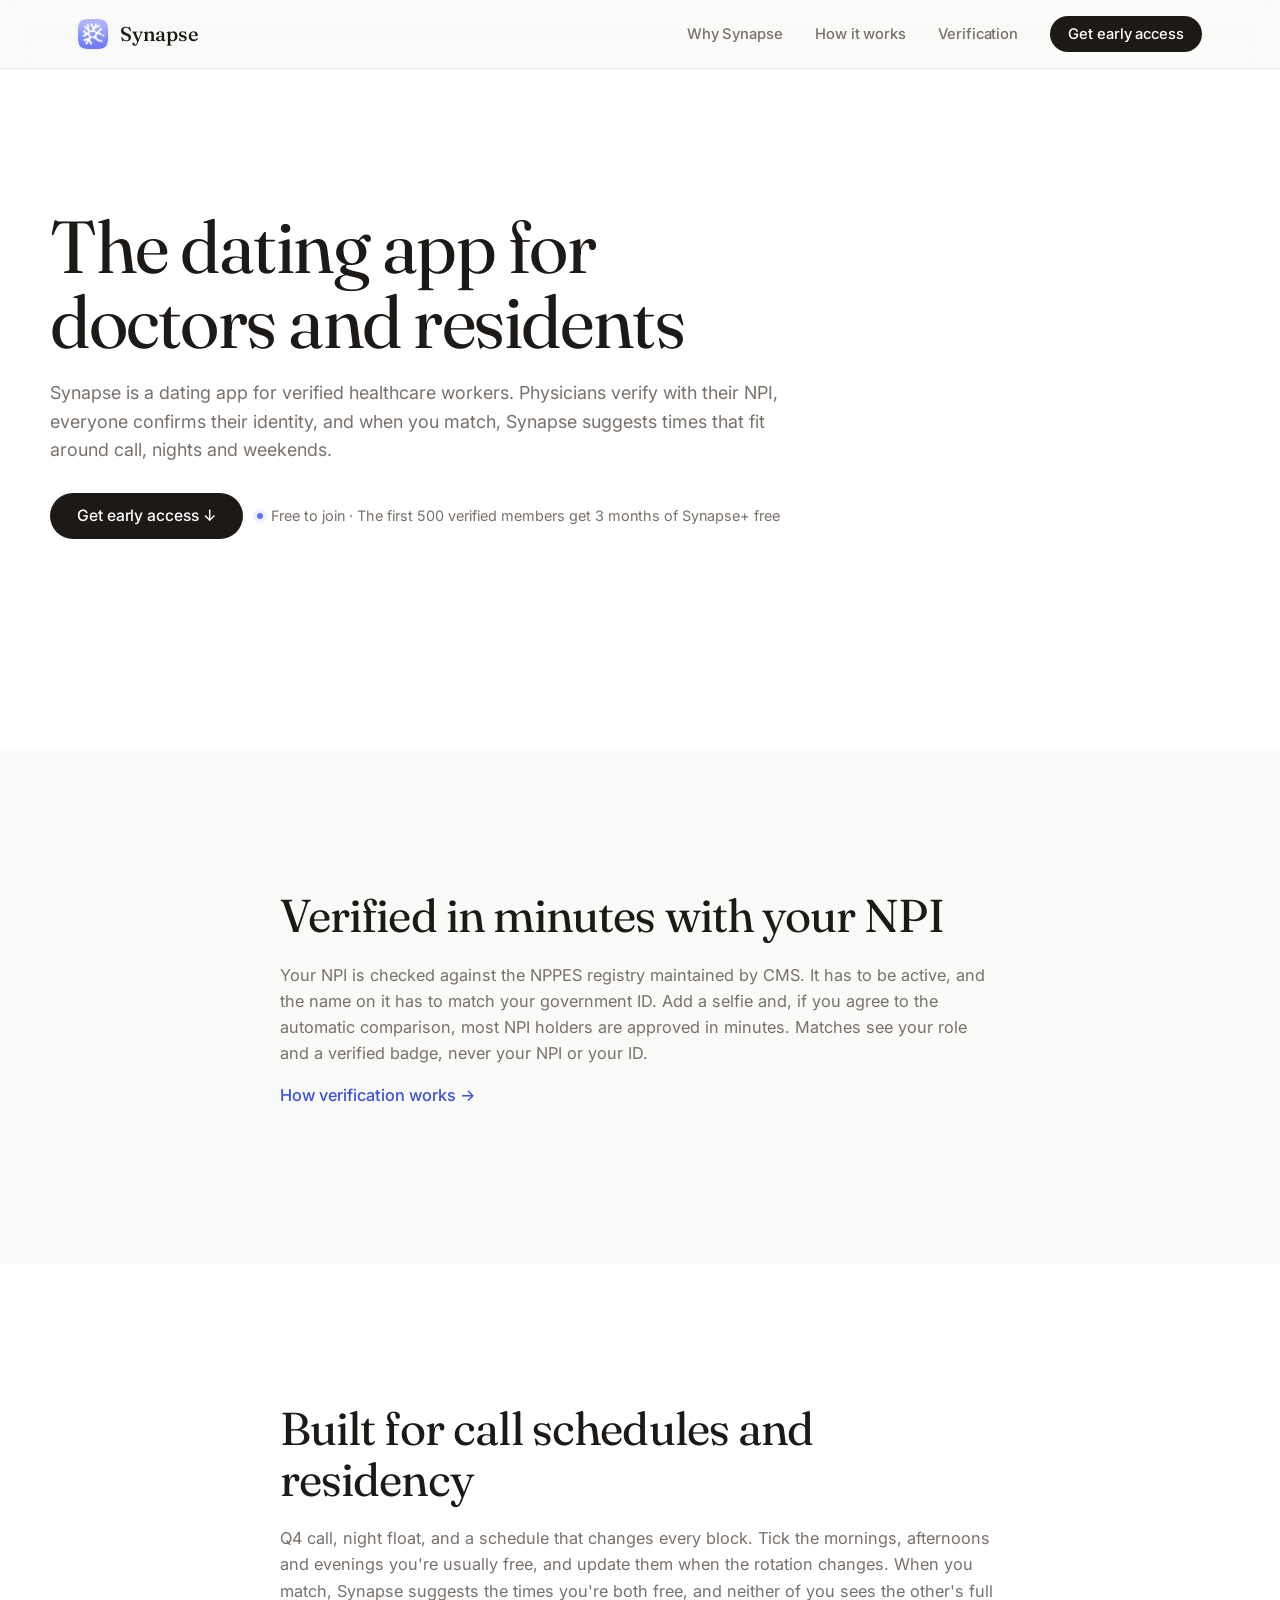
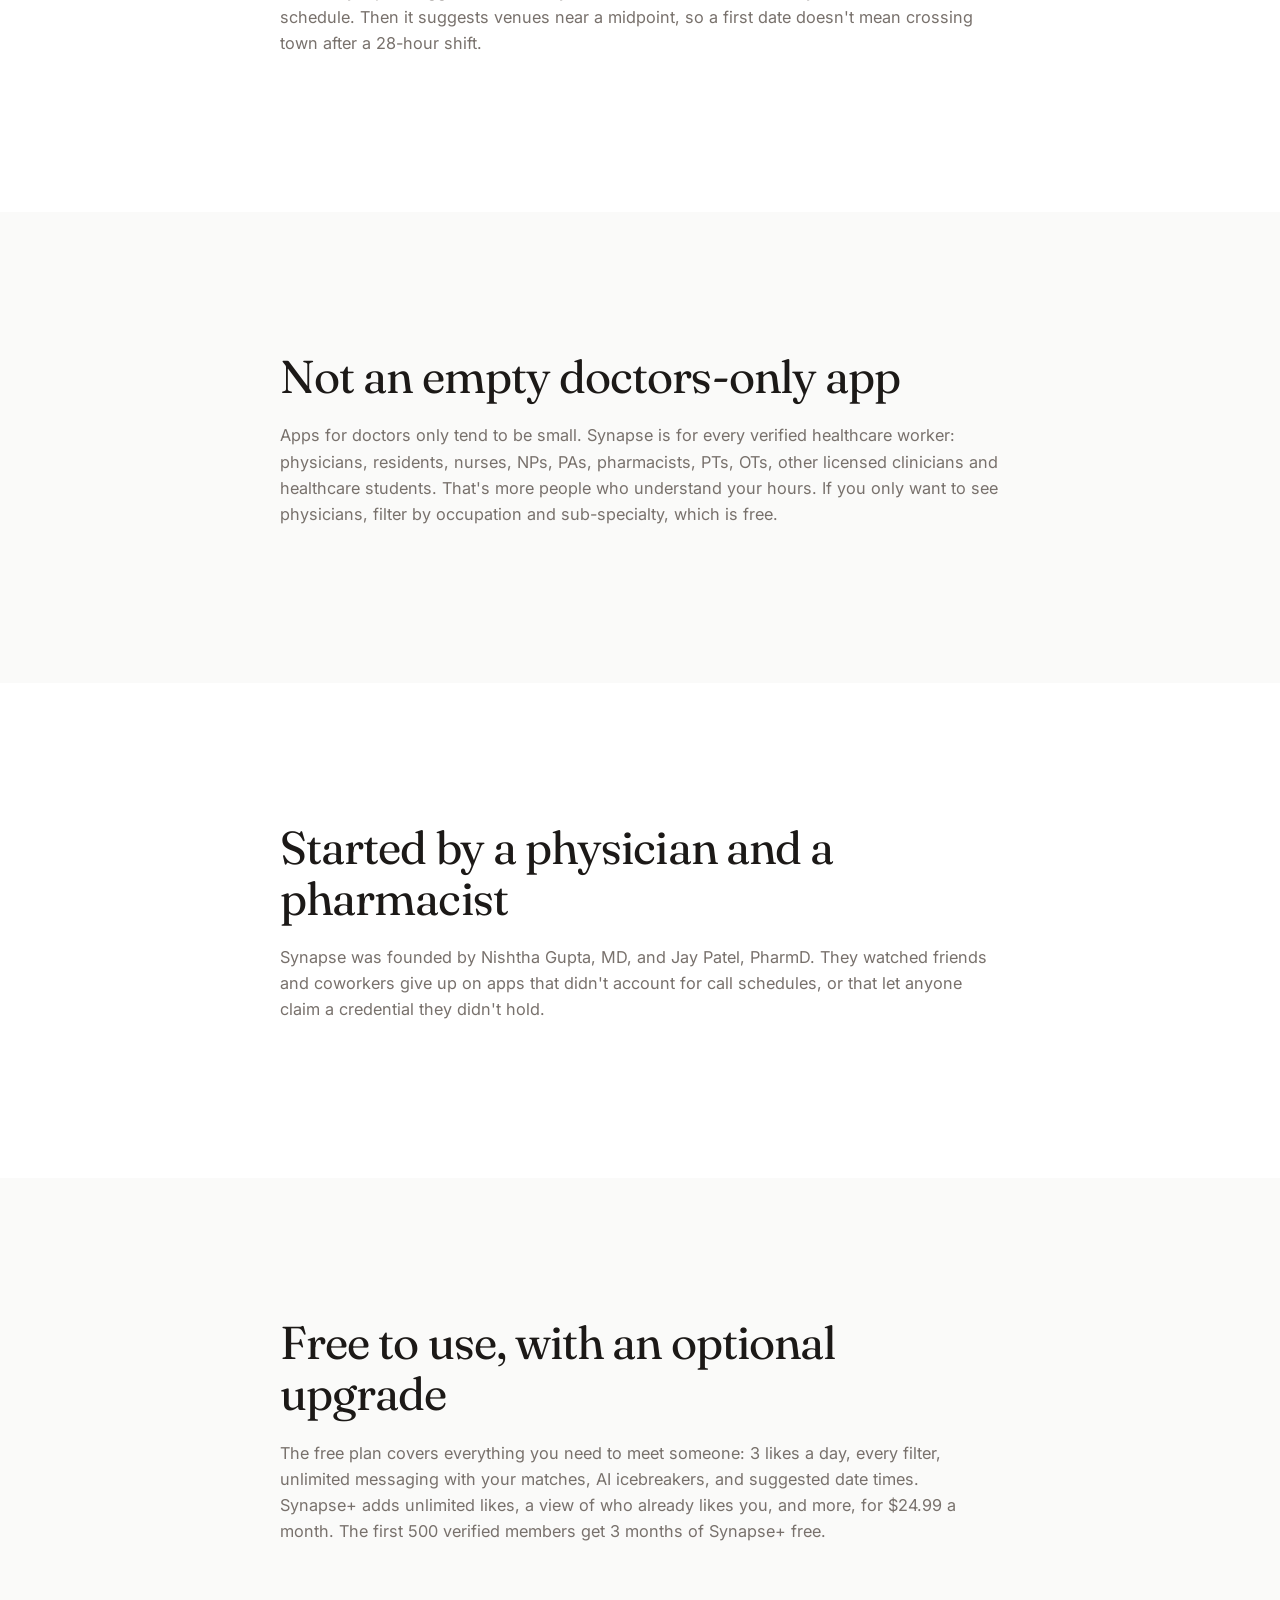
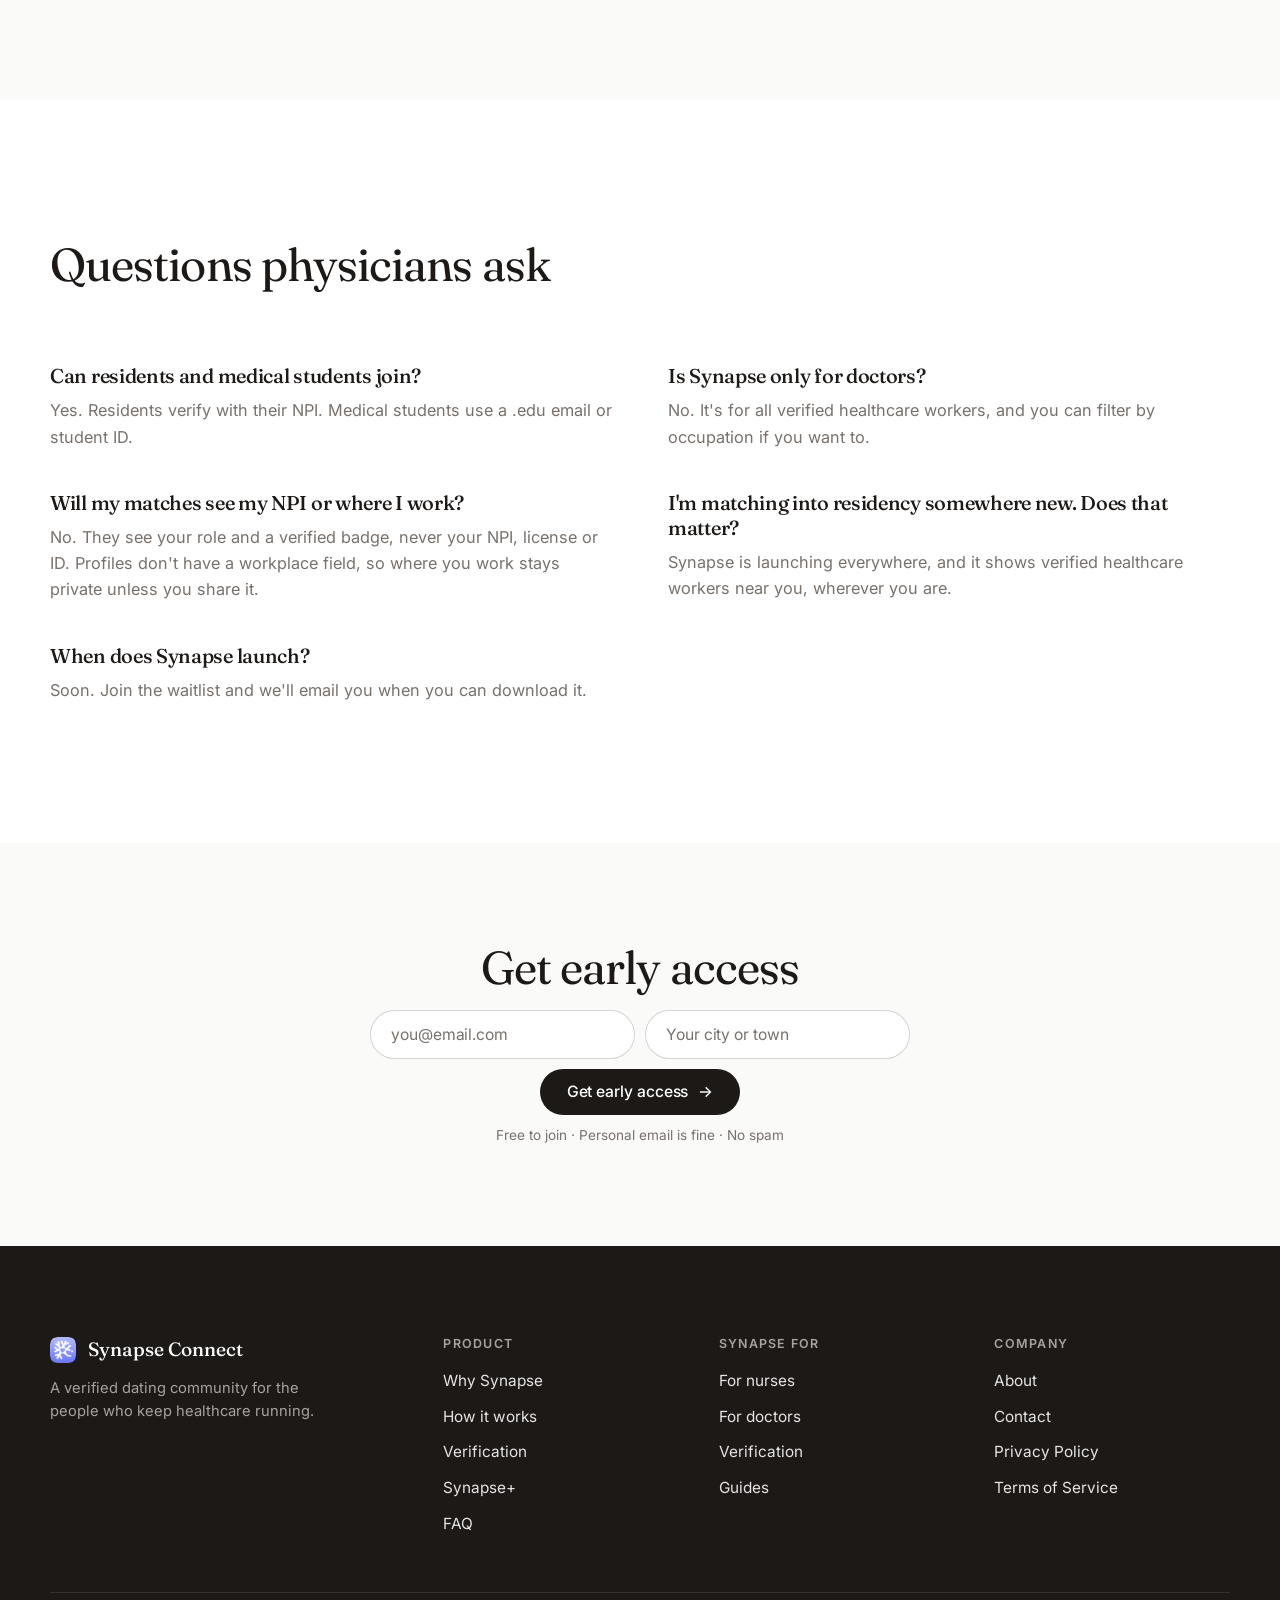
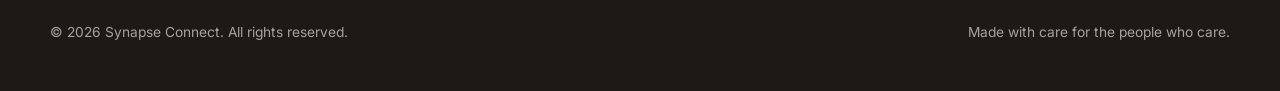
==== commit 5b95beeb: "Site: link the new pages from the homepage and footers Add a "Synapse for" footer column (nurses, do" ====
--- a/doctors/index.html
+++ b/doctors/index.html
@@ -28,7 +28,7 @@
   <!-- Load the Google Fonts CSS without blocking first paint; text shows in the fallback face until it arrives. -->
   <link rel="preload" as="style" href="https://fonts.googleapis.com/css2?family=Fraunces:opsz,wght@9..144,400;9..144,500&family=Inter:wght@400;500;600&display=swap" onload="this.onload=null;this.rel='stylesheet'" />
   <noscript><link rel="stylesheet" href="https://fonts.googleapis.com/css2?family=Fraunces:opsz,wght@9..144,400;9..144,500&family=Inter:wght@400;500;600&display=swap" /></noscript>
-  <link rel="stylesheet" href="/style.css?v=2026-10-28a" />
+  <link rel="stylesheet" href="/style.css?v=2026-10-28b" />
   <script type="application/ld+json">
   {
     "@context": "https://schema.org",
@@ -219,6 +219,15 @@
         </ul>
       </div>
       <div class="footer-col">
+        <h4>Synapse for</h4>
+        <ul>
+          <li><a href="/nurses/">For nurses</a></li>
+          <li><a href="/doctors/">For doctors</a></li>
+          <li><a href="/verification/">Verification</a></li>
+          <li><a href="/guides/dating-with-12-hour-shifts/">Guides</a></li>
+        </ul>
+      </div>
+      <div class="footer-col">
         <h4>Company</h4>
         <ul>
           <li><a href="/#about">About</a></li>
--- a/style.css
+++ b/style.css
@@ -875,6 +875,8 @@
   gap: 40px;
 }
 @media (max-width: 720px) { .footer-inner { grid-template-columns: 1fr; gap: 32px; } }
+/* Pages with a fourth footer child (the "Synapse for" column) get a fourth track. */
+@media (min-width: 721px) { .footer-inner:has(> :nth-child(4)) { grid-template-columns: 1.5fr 1fr 1fr 1fr; } }
 
 .footer-brand {
   display: inline-flex;
@@ -1026,3 +1028,15 @@
 .prose-list li { color: var(--text-secondary); font-size: 1.02rem; line-height: 1.6; margin-bottom: 0.75rem; }
 .prose-list li strong { color: var(--text); font-weight: 600; }
 .text-link { color: var(--primary-dark); font-weight: 500; }
+/* On the dark Verification band the dark-blue link reads at about 2.9:1; use the light tint there. */
+.section-ink .text-link { color: var(--primary-light); }
+.section-ink .text-link:hover { color: var(--white); }
+
+/* Guide pages (/guides/): a single reading column. Every rule is scoped under .guide-body. */
+/* 54ch of Inter holds about 68 characters per line. */
+.guide-body { max-width: 54ch; margin: 0 auto; }
+.guide-body h1 { font-size: clamp(2.2rem, 5vw, 3.4rem); line-height: 1.1; margin-bottom: 1rem; }
+.guide-body .guide-byline { font-size: 0.9rem; margin-bottom: 2rem; }
+.guide-body .guide-byline a { color: var(--text); text-decoration: underline; text-decoration-thickness: 1px; text-underline-offset: 3px; }
+.guide-body h2 { font-size: clamp(1.45rem, 2.6vw, 1.9rem); margin: 2.75rem 0 0.75rem; }
+.guide-body p { line-height: 1.7; }
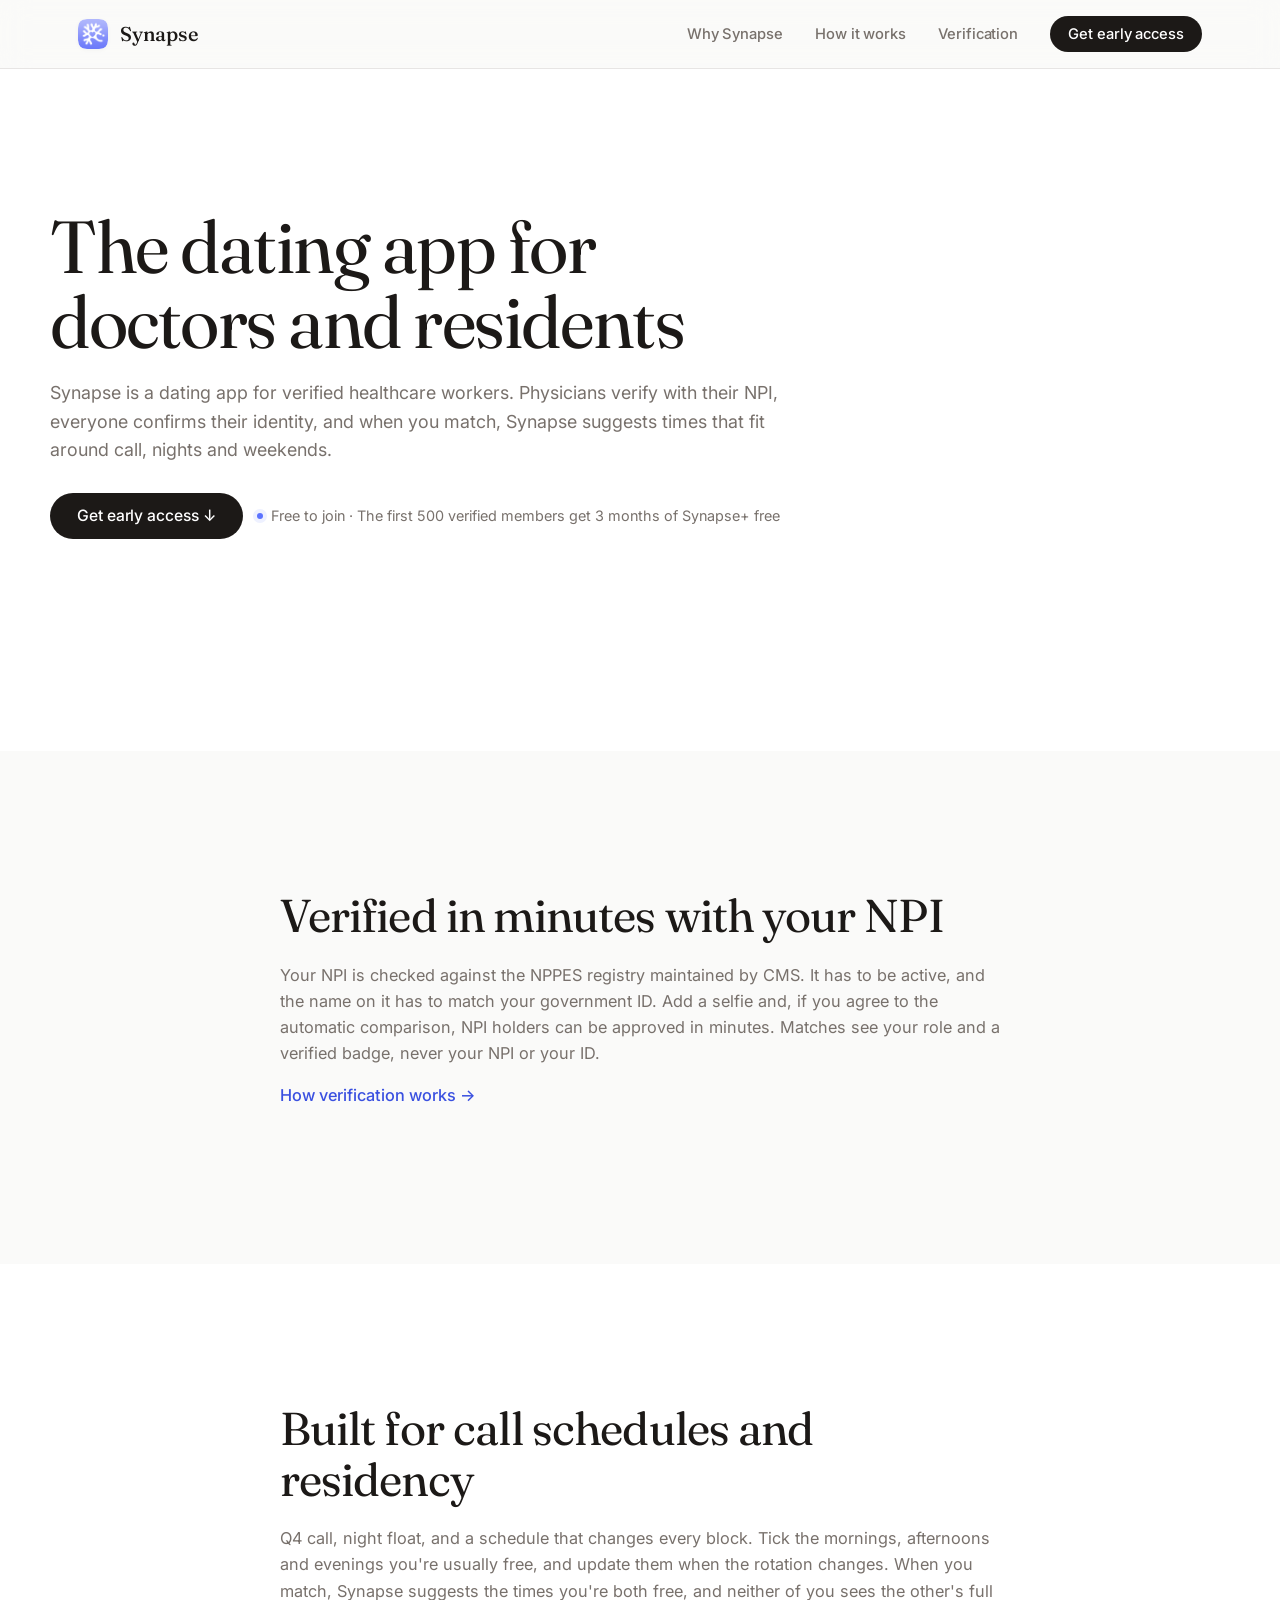
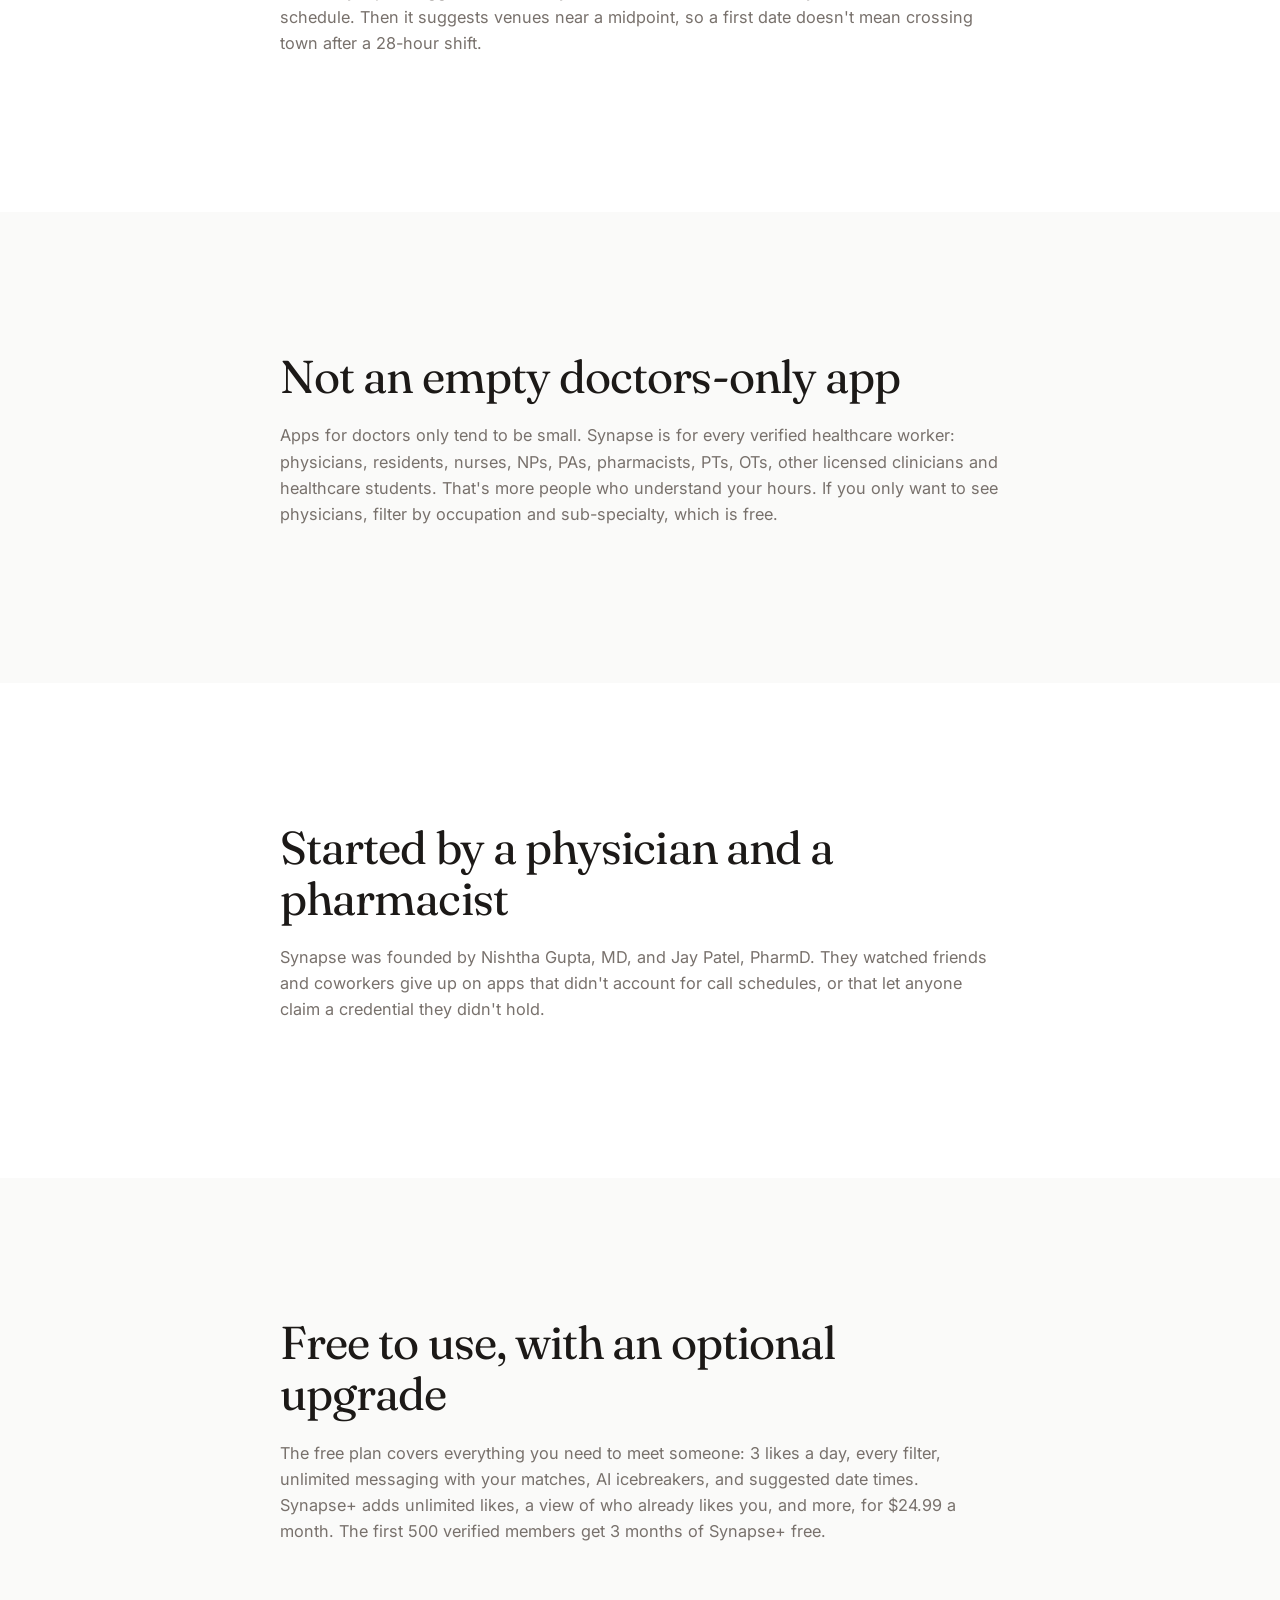
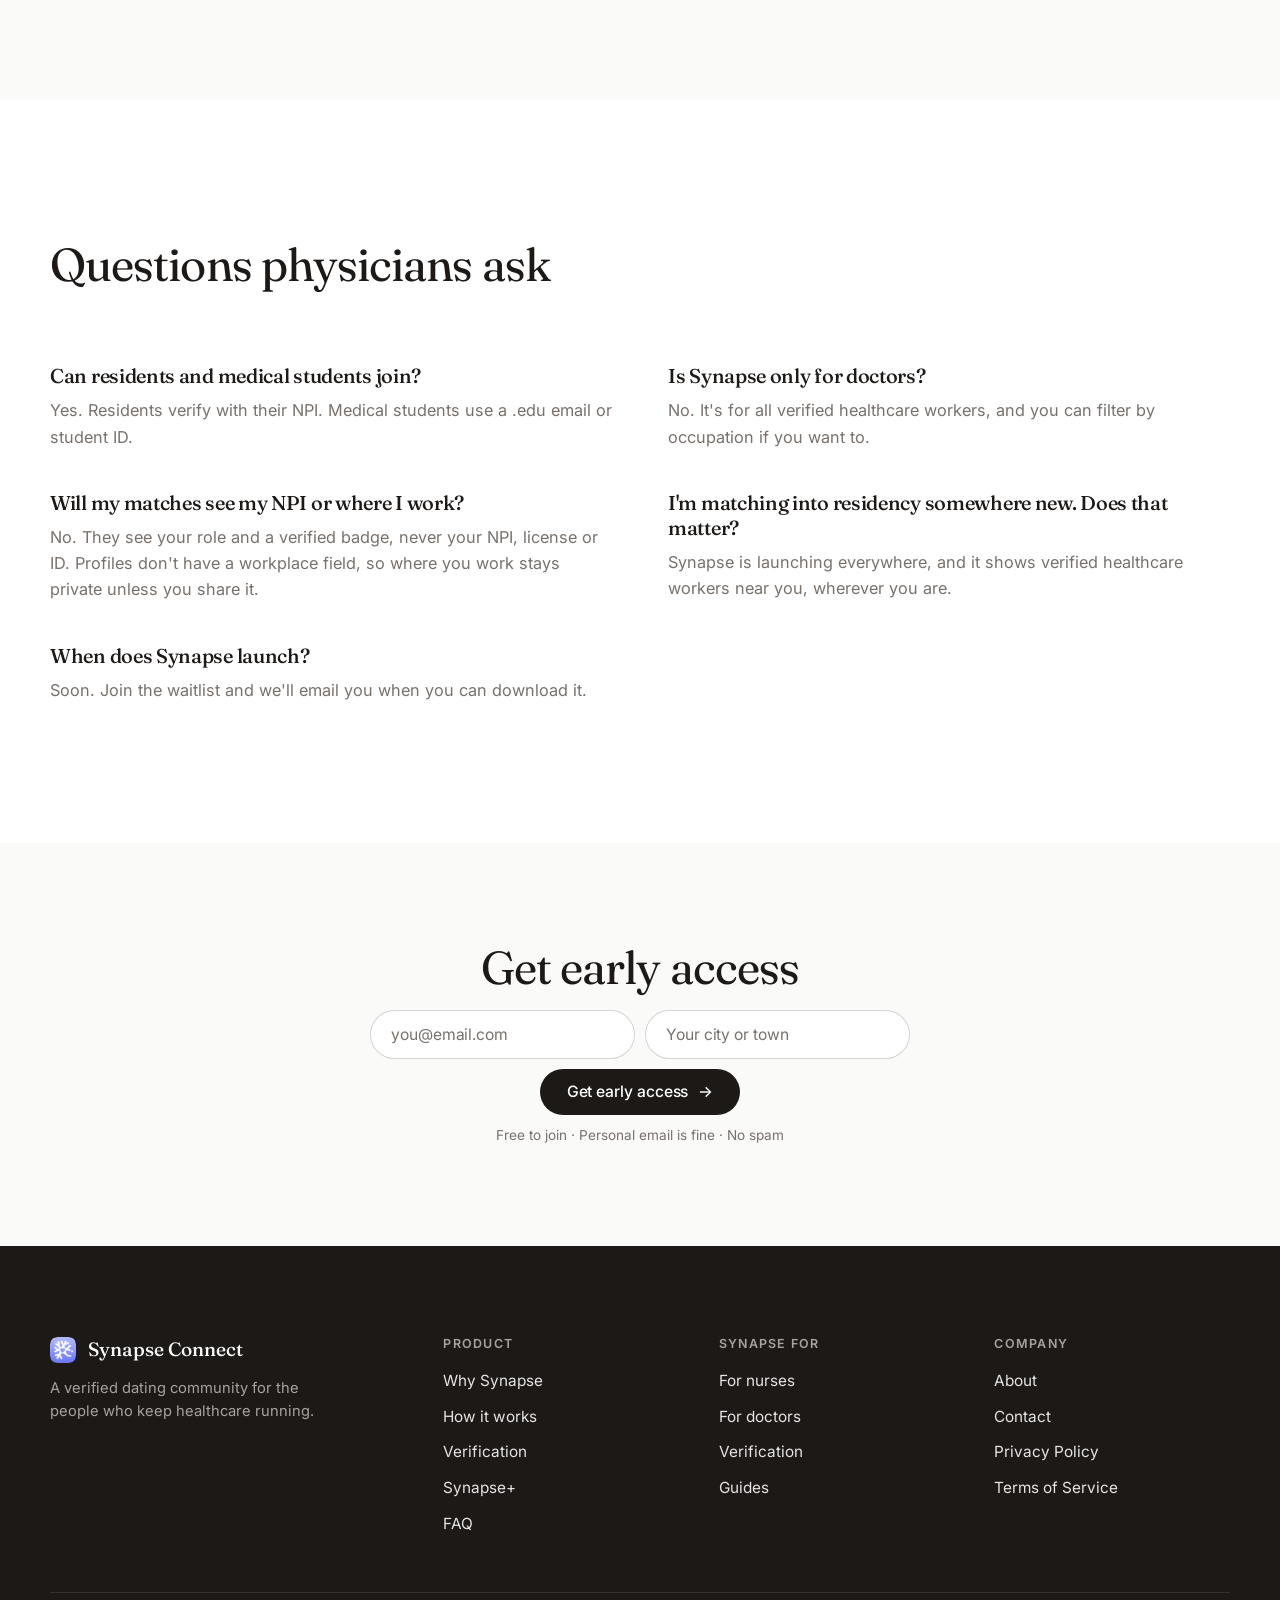
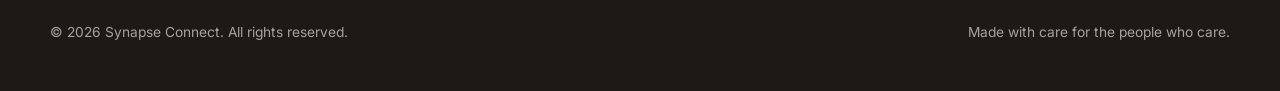
==== commit bce2dbff: "Copy: launch-everywhere homepage FAQ; NPI approval 'can be' in minutes The homepage FAQ now matches " ====
--- a/doctors/index.html
+++ b/doctors/index.html
@@ -87,7 +87,7 @@
     <section class="section section-cream" id="verified" aria-labelledby="verified-title">
       <div class="section-inner section-prose">
         <h2 id="verified-title">Verified in minutes with your NPI</h2>
-        <p>Your NPI is checked against the NPPES registry maintained by CMS. It has to be active, and the name on it has to match your government ID. Add a selfie and, if you agree to the automatic comparison, most NPI holders are approved in minutes. Matches see your role and a verified badge, never your NPI or your ID.</p>
+        <p>Your NPI is checked against the NPPES registry maintained by CMS. It has to be active, and the name on it has to match your government ID. Add a selfie and, if you agree to the automatic comparison, NPI holders can be approved in minutes. Matches see your role and a verified badge, never your NPI or your ID.</p>
         <p><a class="text-link" href="/verification/">How verification works →</a></p>
       </div>
     </section>
--- a/style.css
+++ b/style.css
@@ -1017,10 +1017,10 @@
 .roles-table tbody tr:last-child th,
 .roles-table tbody tr:last-child td { border-bottom: 0; }
 
-/* A page's H1 as the lead of a .section-head (verification page). */
+/* A page's H1 as the lead of a .section-head. */
 .section-head h1 { margin-bottom: 1.25rem; }
 
-/* Role pages (nurses): intro button row, bullet list and inline text link in prose sections. */
+/* Intro button row, bullet list and inline text link in prose sections. */
 .section-head .cta-row { align-items: center; margin: 1.75rem 0 0; }
 .section-head .cta-row .hero-meta { font-size: 0.9rem; }
 .section-head .cta-row .hero-meta::before { flex: none; }
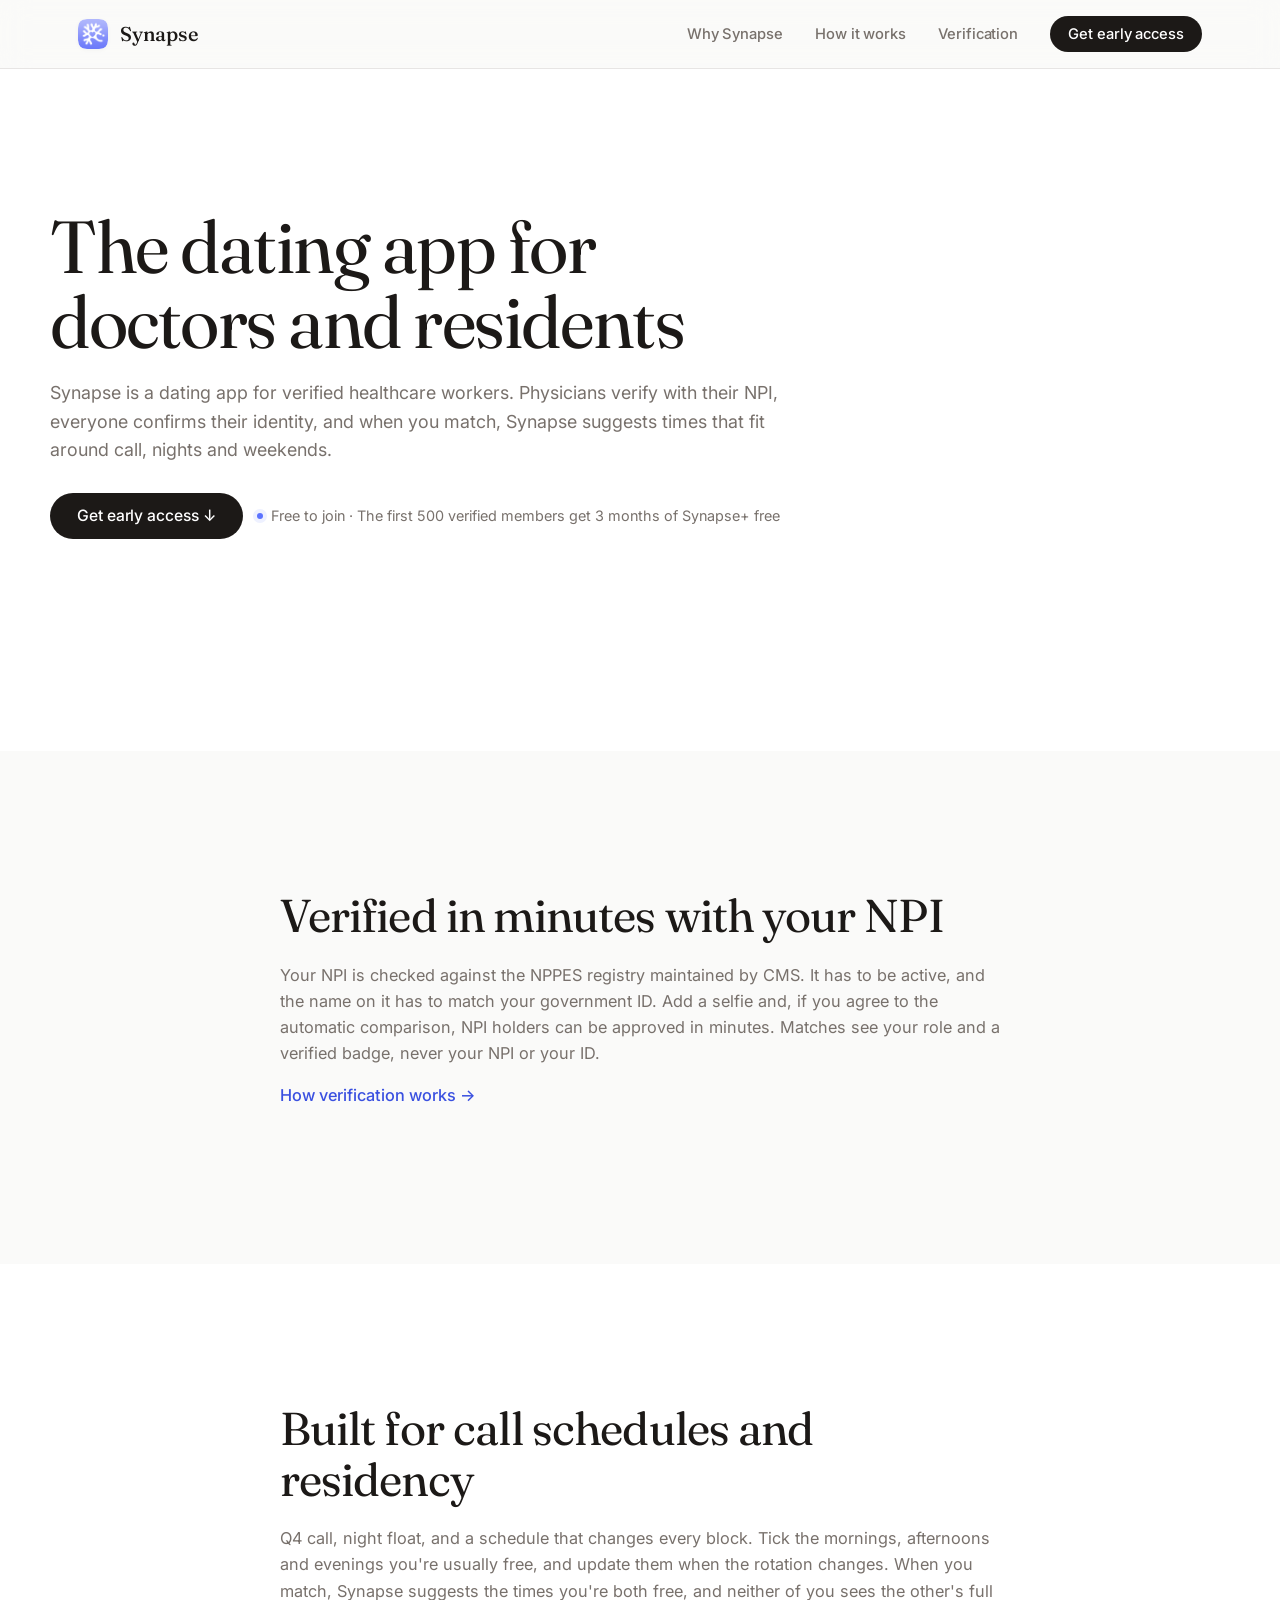
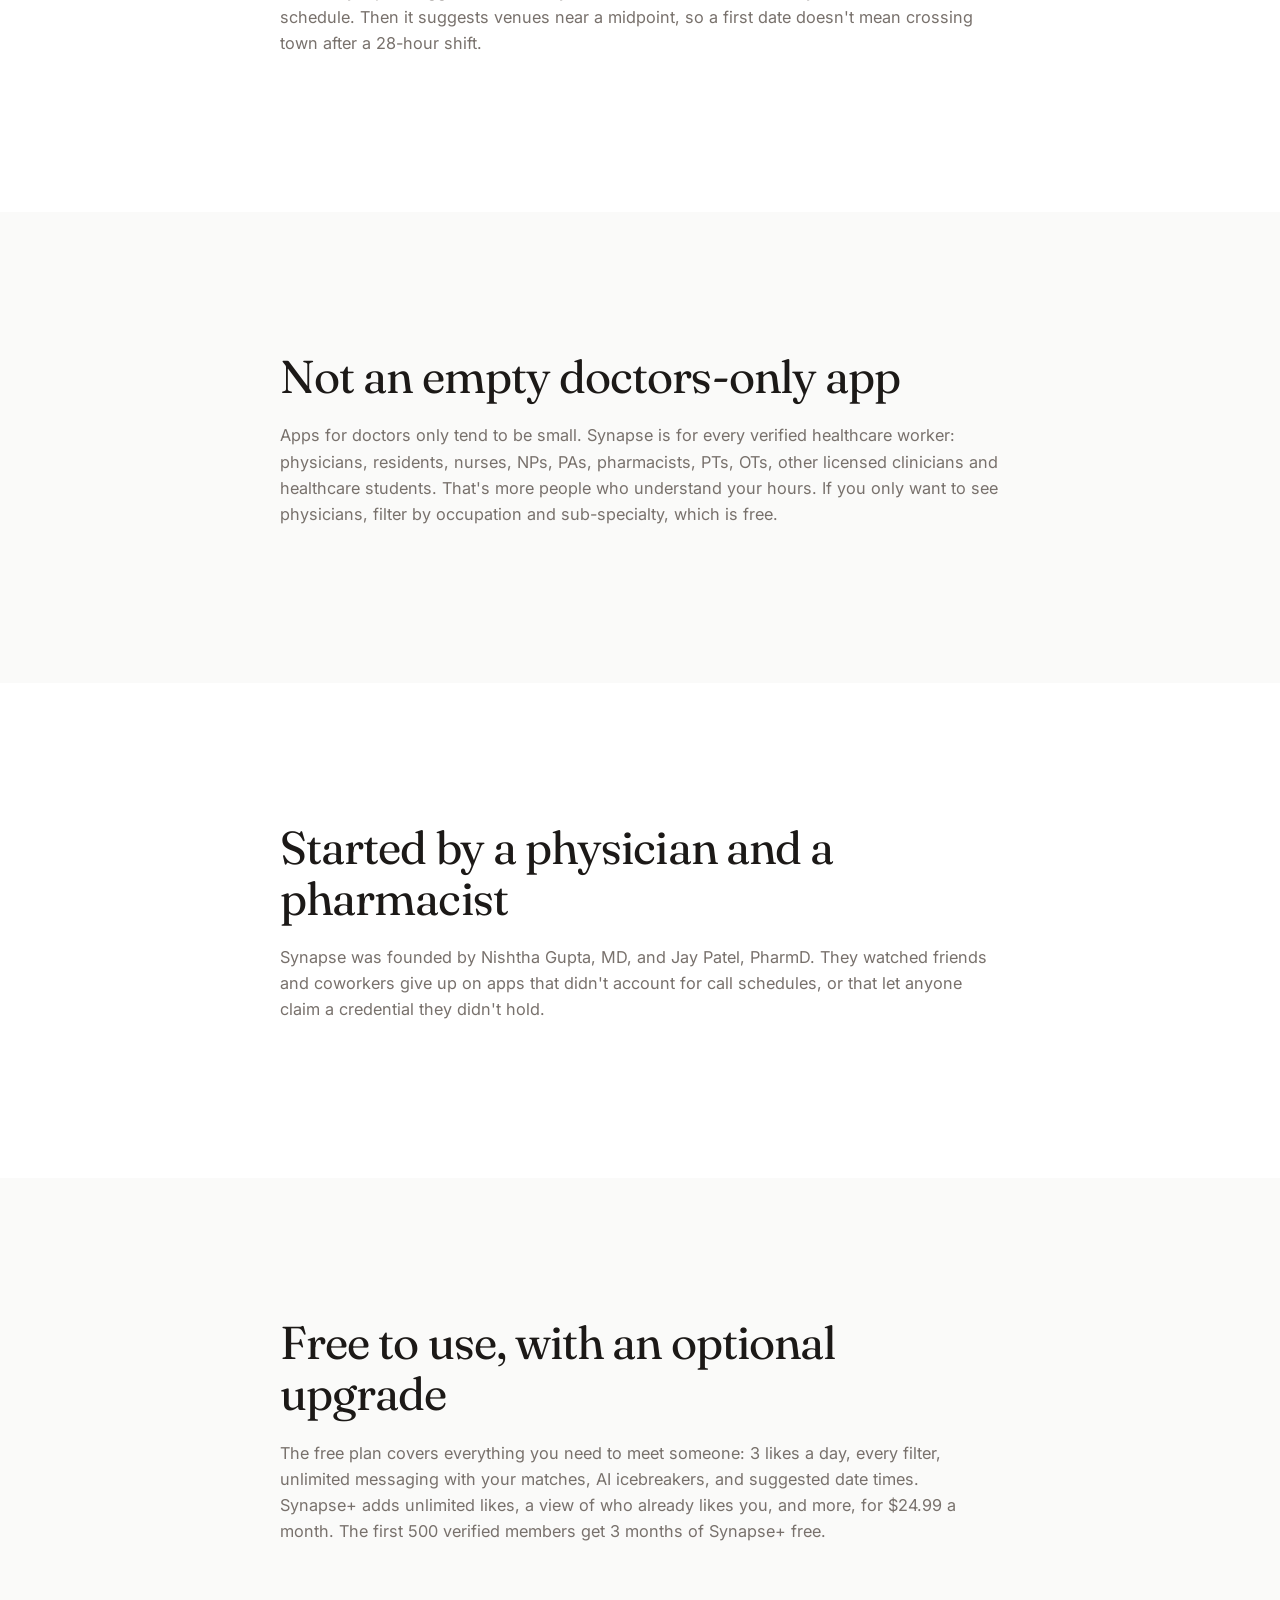
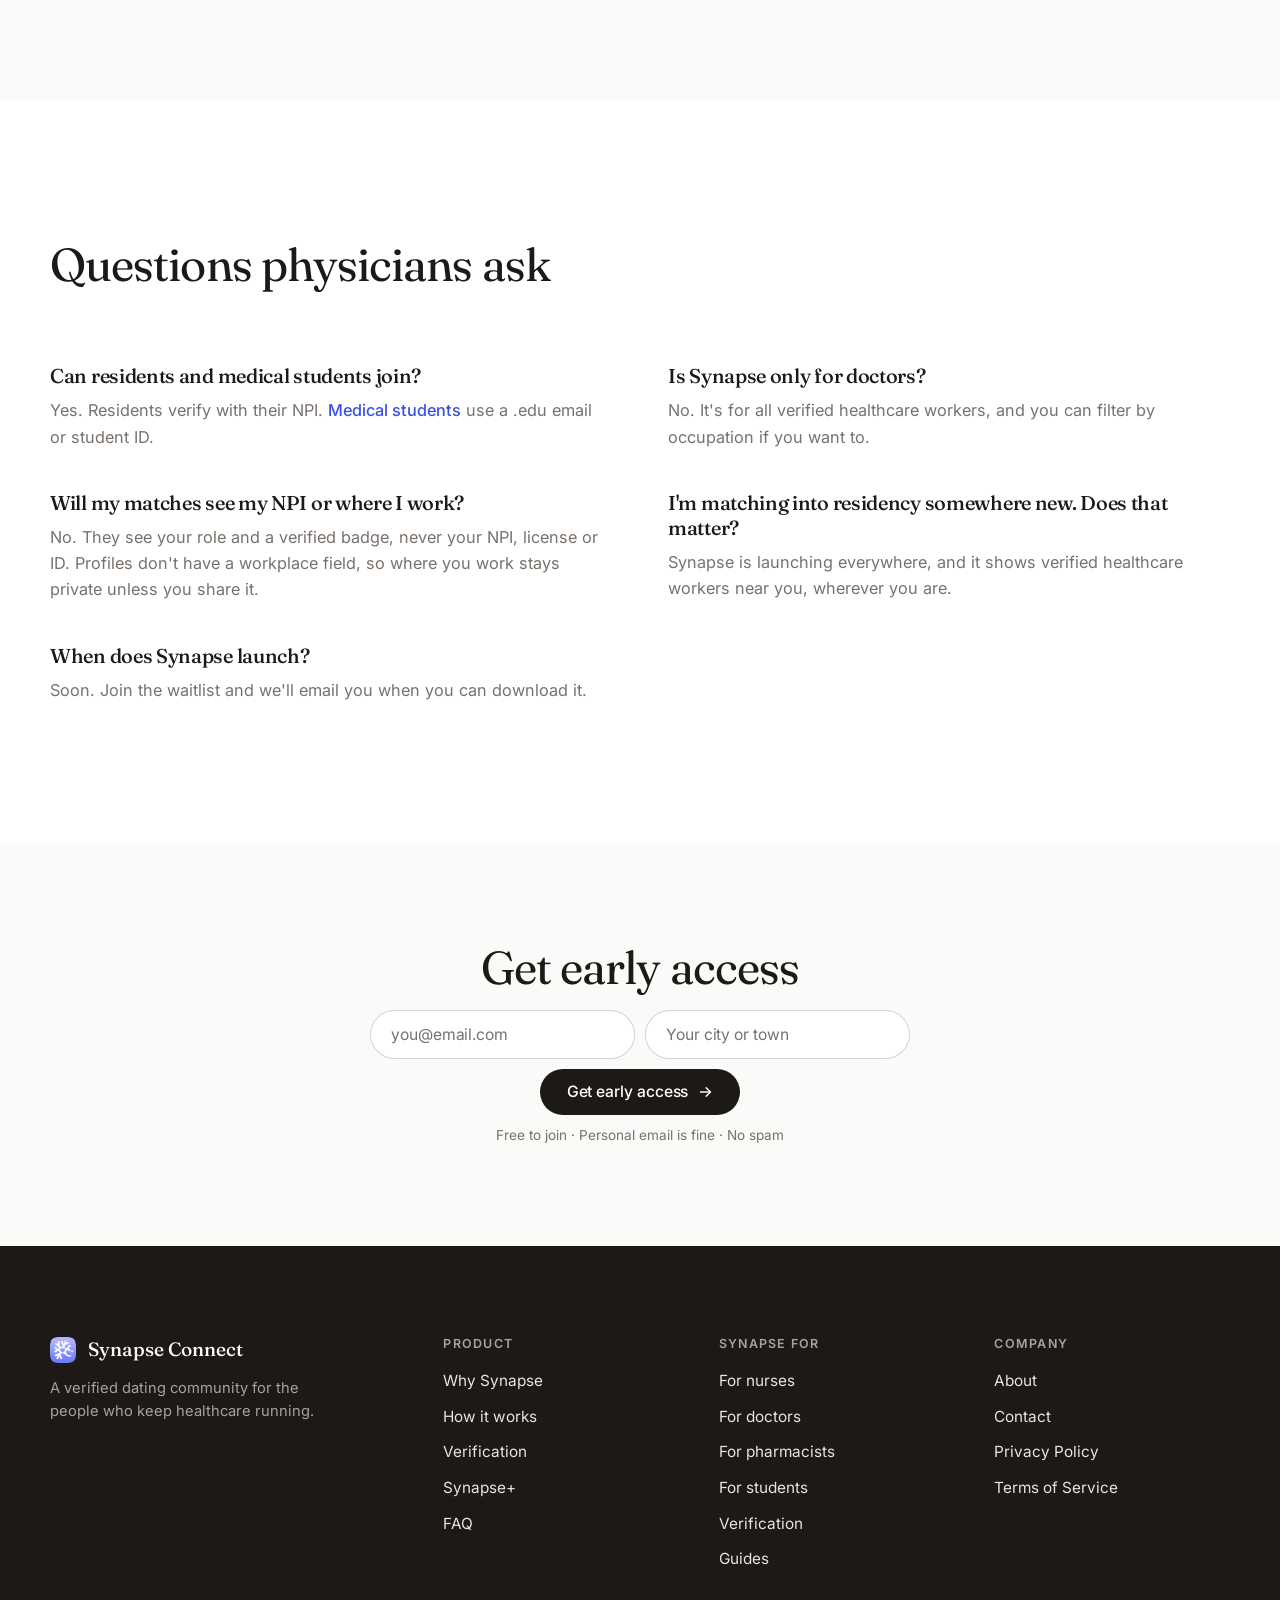
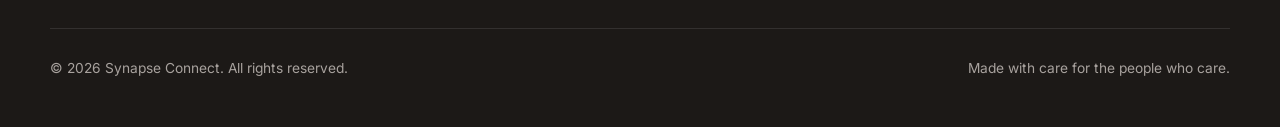
==== commit 3e2c4c2b: "Footer links, student cross-links, checker and sitemap entries for the new pages Co-Authored-By: Cla" ====
--- a/doctors/index.html
+++ b/doctors/index.html
@@ -128,7 +128,7 @@
         <div class="faq-list">
           <div class="faq-item">
             <h3>Can residents and medical students join?</h3>
-            <p>Yes. Residents verify with their NPI. Medical students use a .edu email or student ID.</p>
+            <p>Yes. Residents verify with their NPI. <a class="text-link" href="/healthcare-students/">Medical students</a> use a .edu email or student ID.</p>
           </div>
           <div class="faq-item">
             <h3>Is Synapse only for doctors?</h3>
@@ -223,6 +223,8 @@
         <ul>
           <li><a href="/nurses/">For nurses</a></li>
           <li><a href="/doctors/">For doctors</a></li>
+          <li><a href="/pharmacists/">For pharmacists</a></li>
+          <li><a href="/healthcare-students/">For students</a></li>
           <li><a href="/verification/">Verification</a></li>
           <li><a href="/guides/dating-with-12-hour-shifts/">Guides</a></li>
         </ul>
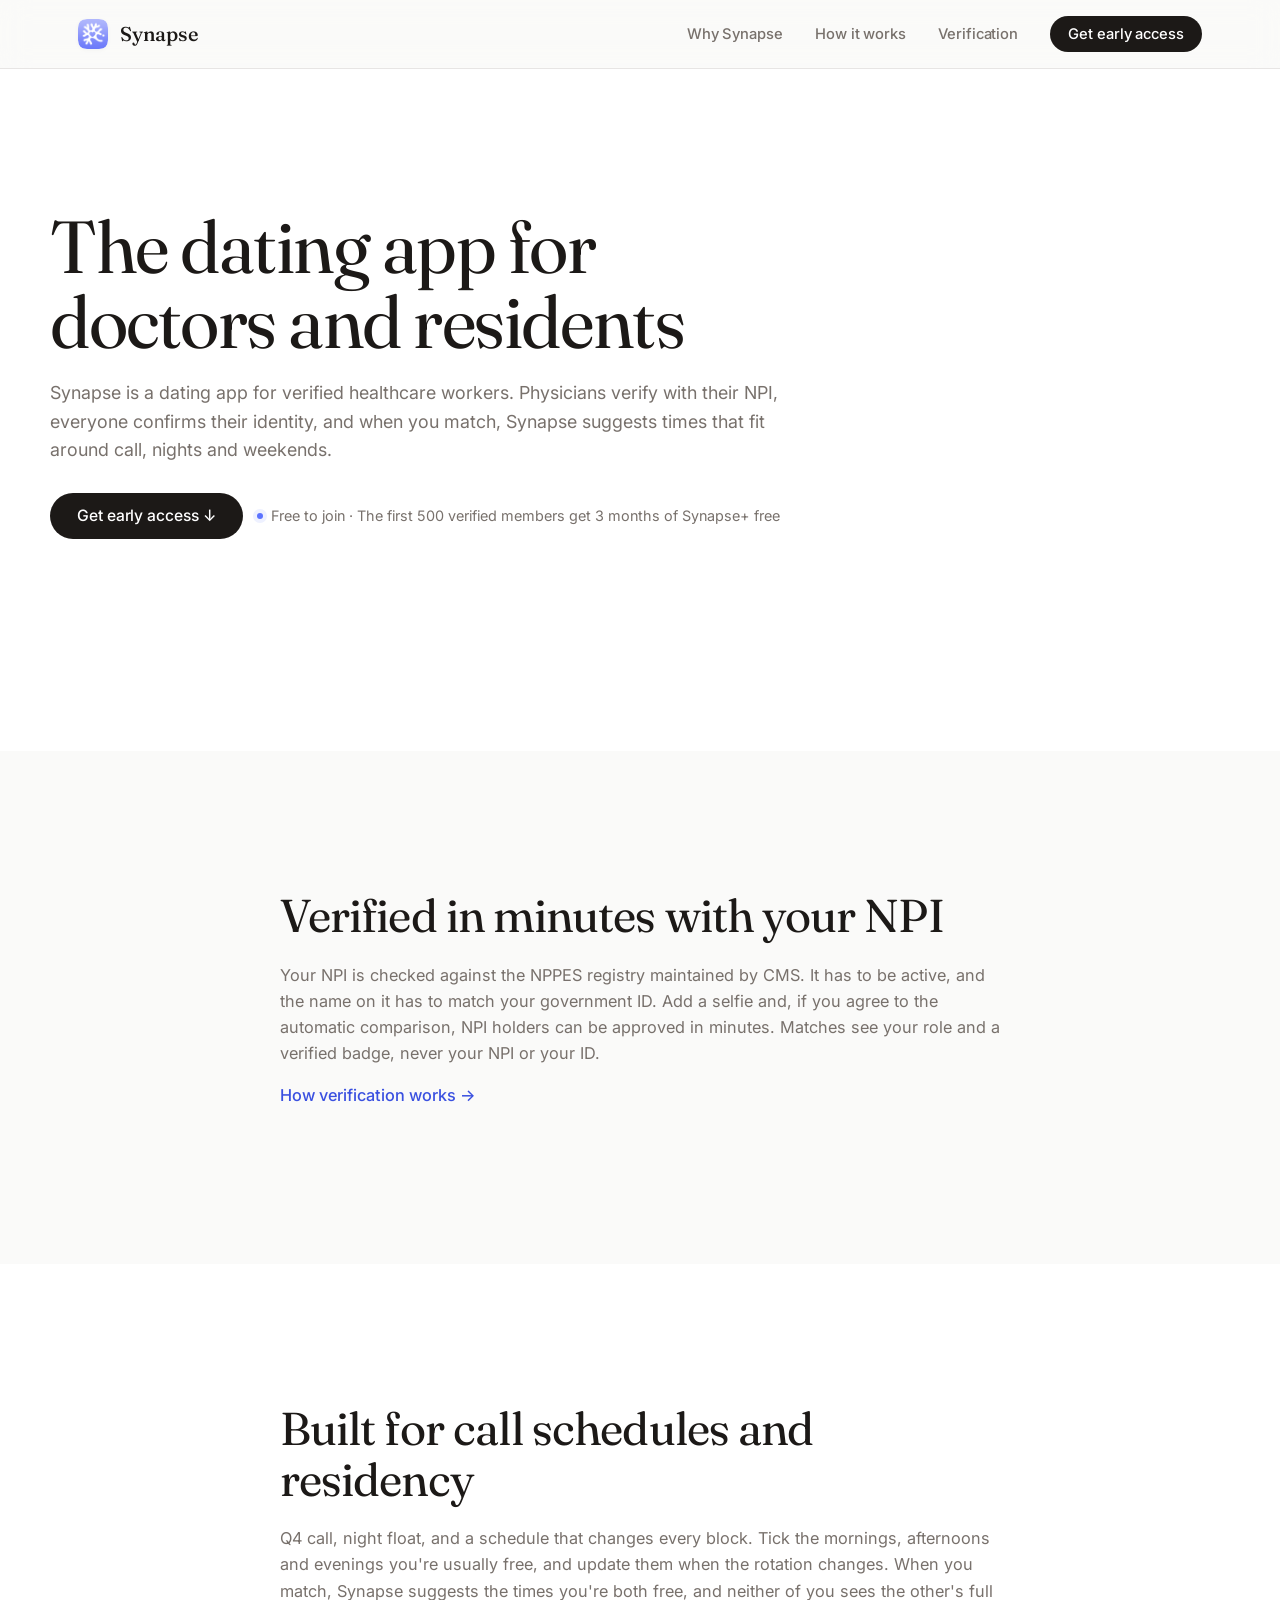
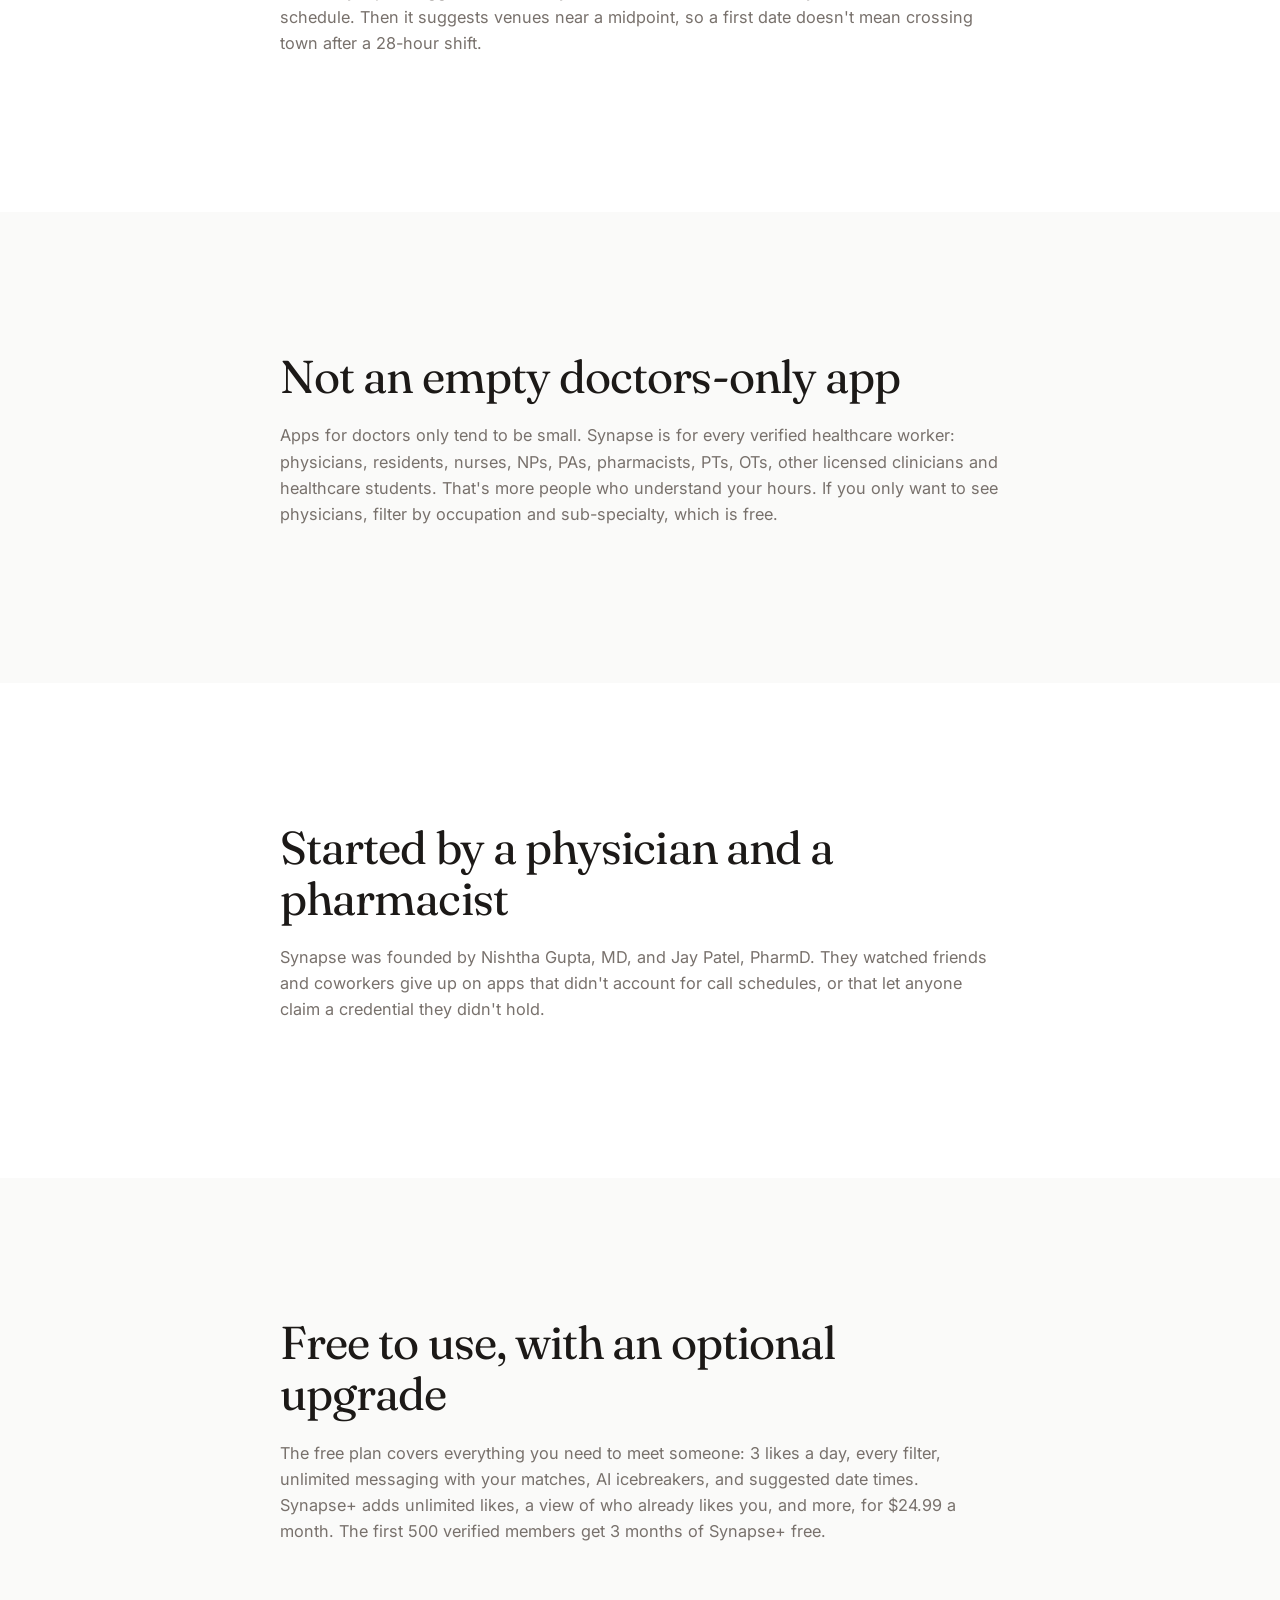
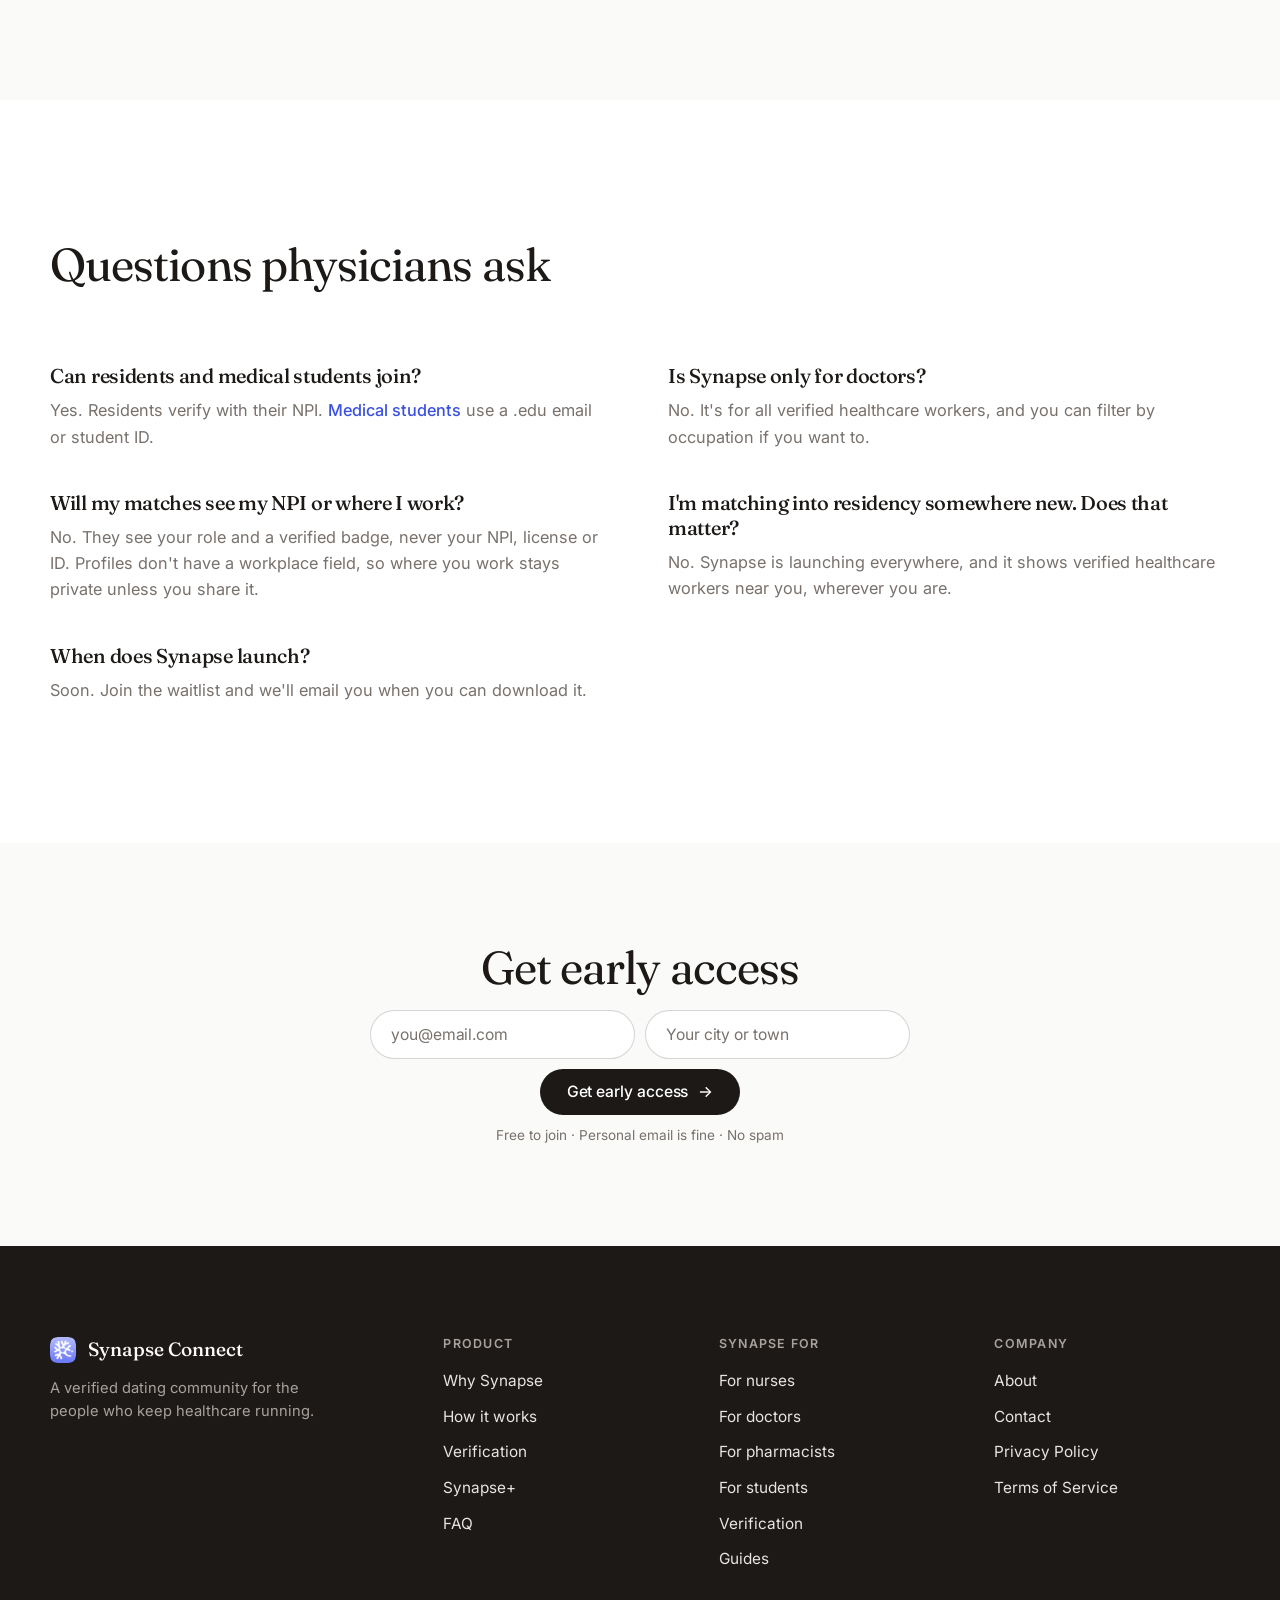
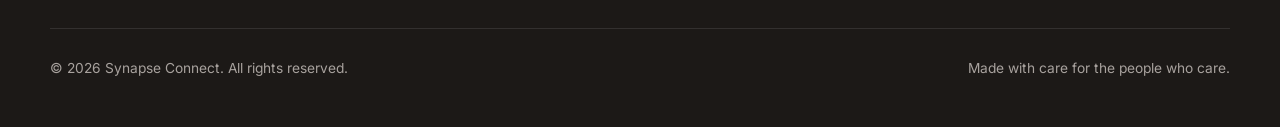
==== commit 18ce9272: "Polish SEO page copy: answer-first FAQs, NPI registry link, guide author bio - Travel-nurse and resi" ====
--- a/doctors/index.html
+++ b/doctors/index.html
@@ -140,7 +140,7 @@
           </div>
           <div class="faq-item">
             <h3>I'm matching into residency somewhere new. Does that matter?</h3>
-            <p>Synapse is launching everywhere, and it shows verified healthcare workers near you, wherever you are.</p>
+            <p>No. Synapse is launching everywhere, and it shows verified healthcare workers near you, wherever you are.</p>
           </div>
           <div class="faq-item">
             <h3>When does Synapse launch?</h3>
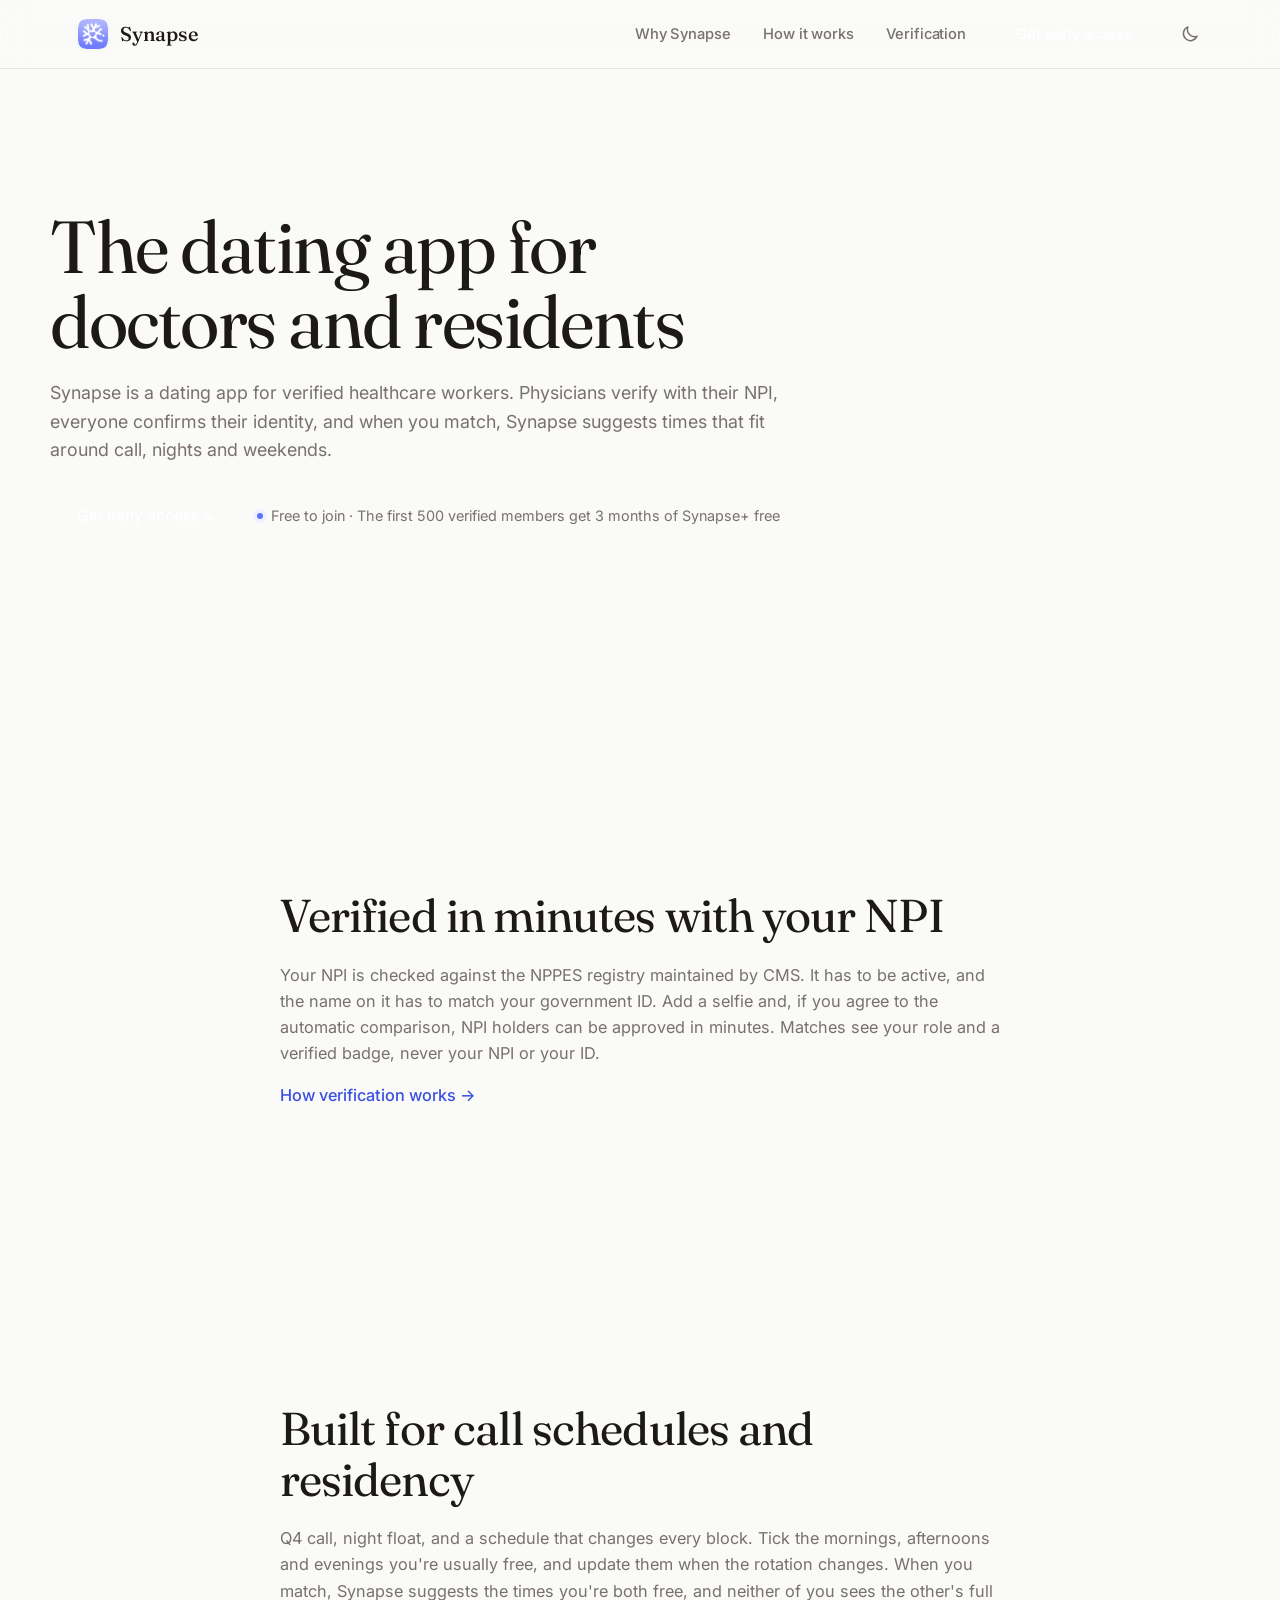
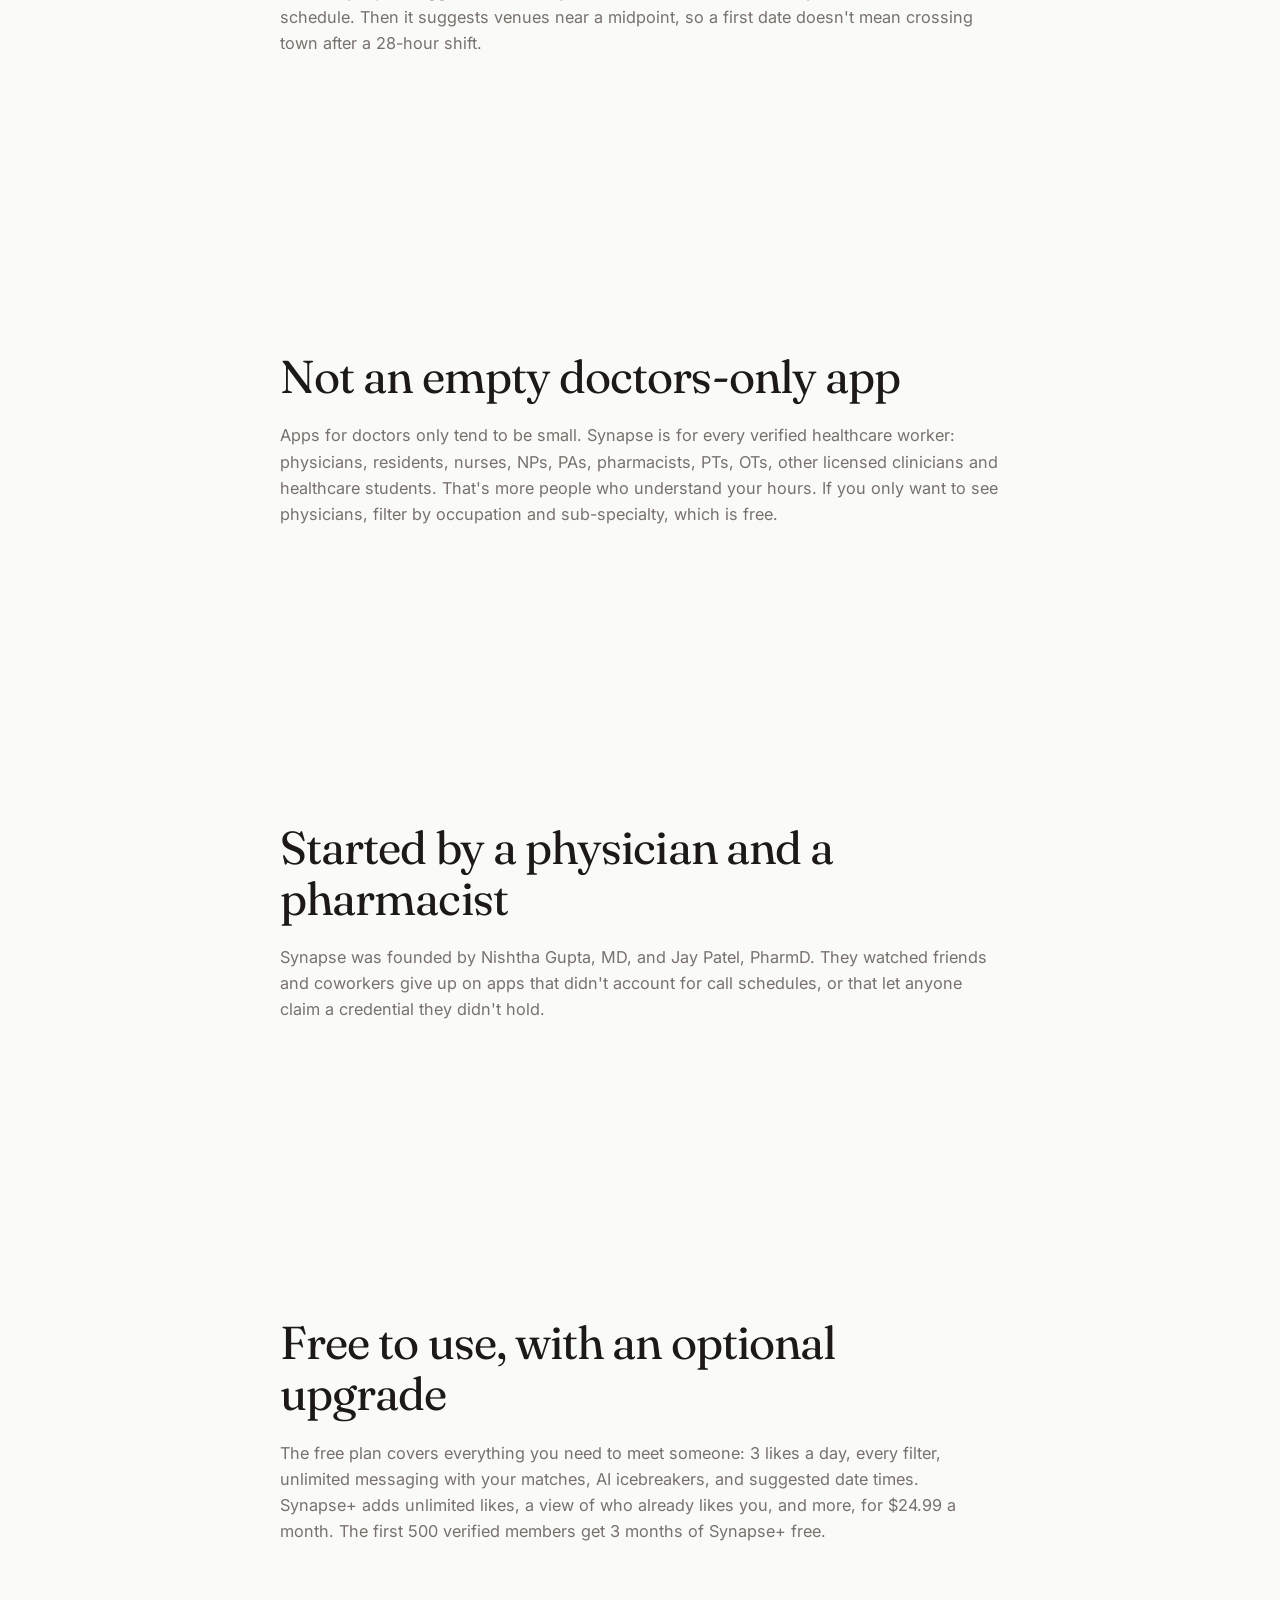
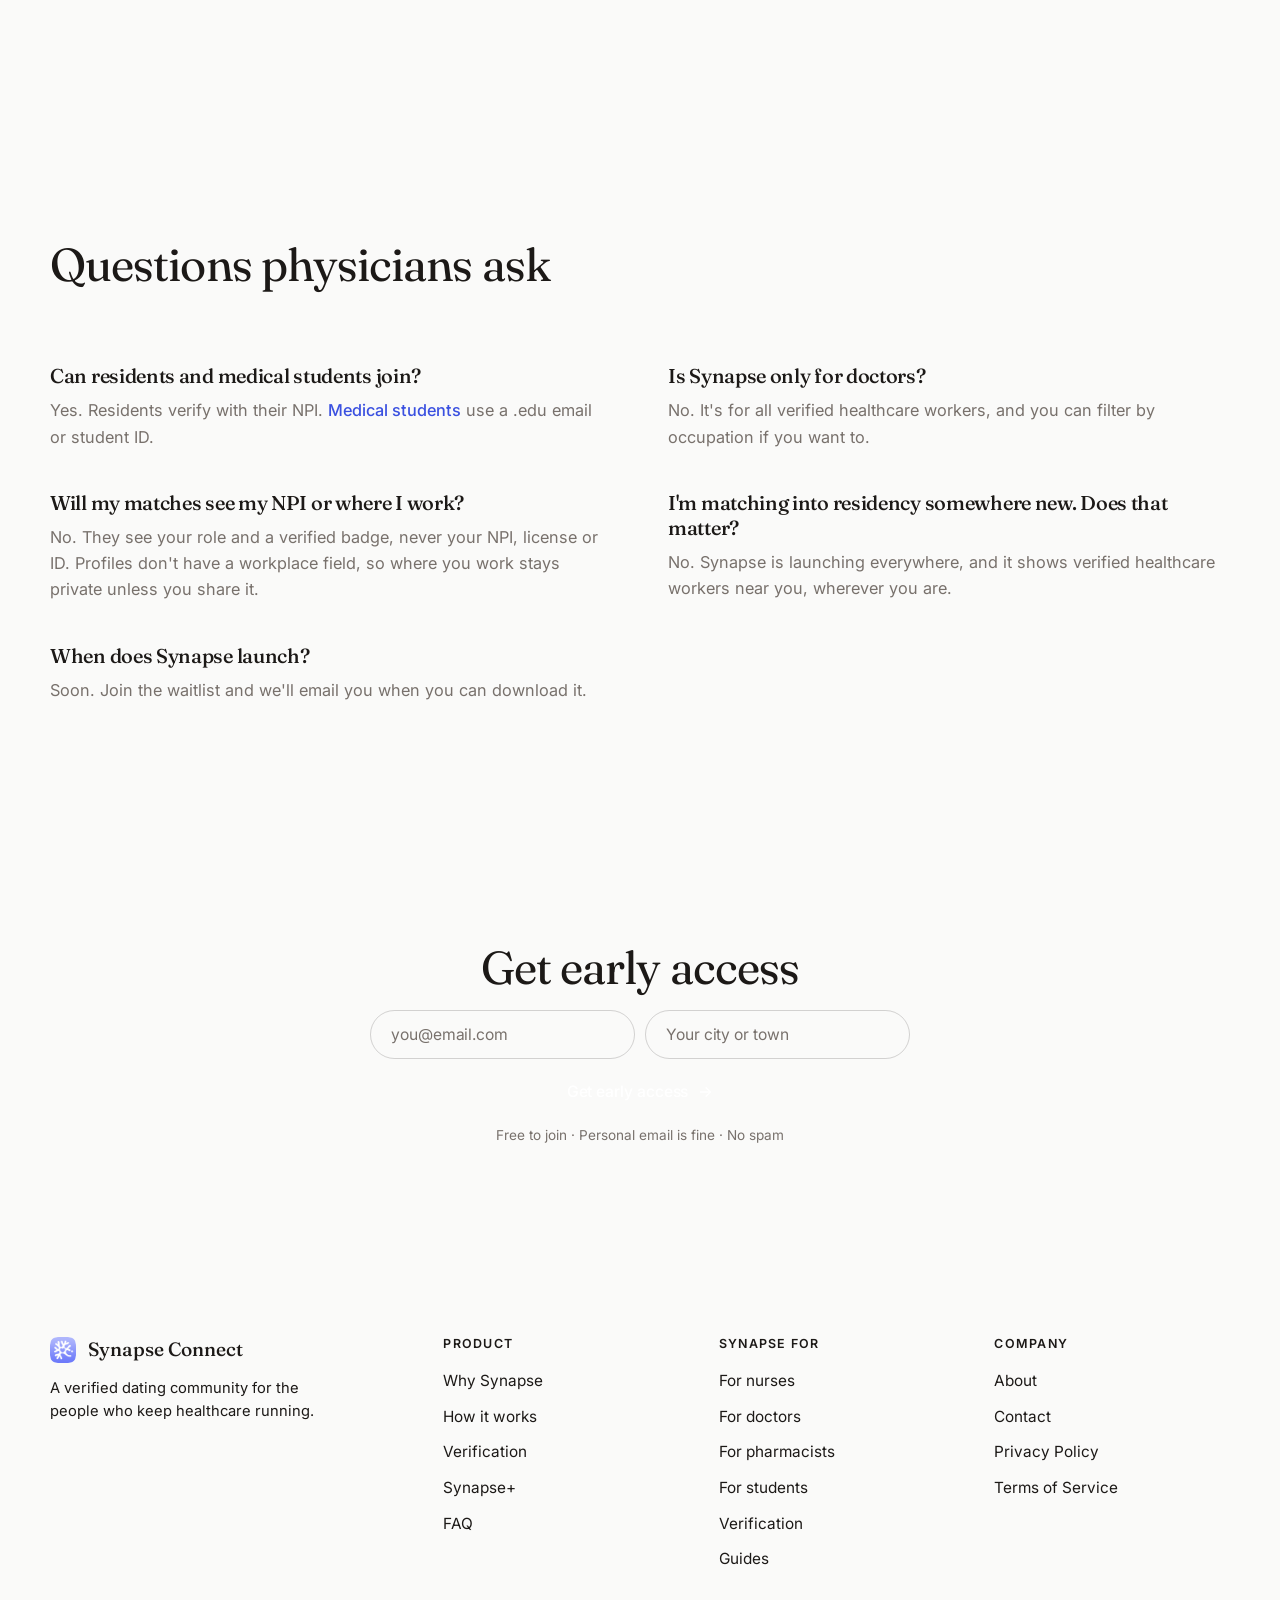
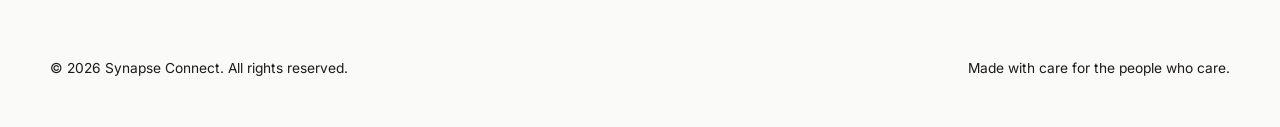
==== commit 8a6ce303: "feat(#585): dark mode with a sun/moon switch Pages load the design system's colour file (the colour " ====
--- a/doctors/index.html
+++ b/doctors/index.html
@@ -3,8 +3,11 @@
 <head>
   <meta charset="UTF-8" />
   <meta name="viewport" content="width=device-width, initial-scale=1.0" />
+  <meta name="color-scheme" content="light dark" />
+  <meta name="theme-color" content="#FAFAF9" media="(prefers-color-scheme: light)" />
+  <meta name="theme-color" content="#1C1917" media="(prefers-color-scheme: dark)" />
+  <script data-cfasync="false">(function(){try{var t=localStorage.getItem('synapse-theme');if(t==='light'||t==='dark'){var d=document.documentElement;d.setAttribute('data-theme',t);d.style.colorScheme=t}}catch(e){}})();</script>
   <meta name="description" content="A dating app for physicians and residents. NPIs are checked against the national registry, and dates are suggested for when you're both off call." />
-  <meta name="theme-color" content="#FAFAF9" />
   <title>Dating App for Doctors &amp; Residents: NPI-Verified | Synapse</title>
   <link rel="icon" type="image/png" sizes="32x32" href="/icons/favicon-32.png" />
   <link rel="apple-touch-icon" href="/icons/apple-touch-icon.png" />
@@ -28,7 +31,9 @@
   <!-- Load the Google Fonts CSS without blocking first paint; text shows in the fallback face until it arrives. -->
   <link rel="preload" as="style" href="https://fonts.googleapis.com/css2?family=Fraunces:opsz,wght@9..144,400;9..144,500&family=Inter:wght@400;500;600&display=swap" onload="this.onload=null;this.rel='stylesheet'" />
   <noscript><link rel="stylesheet" href="https://fonts.googleapis.com/css2?family=Fraunces:opsz,wght@9..144,400;9..144,500&family=Inter:wght@400;500;600&display=swap" /></noscript>
-  <link rel="stylesheet" href="/style.css?v=2026-10-28b" />
+  <link rel="stylesheet" href="/ds/css/tokens.css?v=0.2.0" />
+  <link rel="stylesheet" href="/style.css?v=2026-10-30a" />
+  <script src="/theme.js?v=2026-10-30a" defer></script>
   <script type="application/ld+json">
   {
     "@context": "https://schema.org",
@@ -65,6 +70,12 @@
         <li><a href="/#how">How it works</a></li>
         <li><a href="/#trust">Verification</a></li>
         <li><a class="nav-cta" href="/#waitlist">Get early access</a></li>
+        <li class="nav-theme" hidden>
+          <button type="button" class="theme-toggle" aria-label="Dark theme" aria-pressed="false" title="Switch to dark theme">
+            <svg class="icon-moon" viewBox="0 0 24 24" width="20" height="20" aria-hidden="true" focusable="false"><path d="M20.5 14.5A8.5 8.5 0 0 1 9.5 3.5a8.5 8.5 0 1 0 11 11z" fill="none" stroke="currentColor" stroke-width="1.8" stroke-linejoin="round"/></svg>
+            <svg class="icon-sun" viewBox="0 0 24 24" width="20" height="20" aria-hidden="true" focusable="false"><circle cx="12" cy="12" r="4.2" fill="none" stroke="currentColor" stroke-width="1.8"/><path d="M12 2.5v2.2M12 19.3v2.2M2.5 12h2.2M19.3 12h2.2M5.3 5.3l1.6 1.6M17.1 17.1l1.6 1.6M5.3 18.7l1.6-1.6M17.1 6.9l1.6-1.6" stroke="currentColor" stroke-width="1.8" stroke-linecap="round"/></svg>
+          </button>
+        </li>
       </ul>
     </nav>
   </header>
--- a/ds/css/tokens.css
+++ b/ds/css/tokens.css
@@ -0,0 +1,95 @@
+/* Generated by synapse-design v0.1.1 — edit it there, not here. */
+:root {
+  --primary: #5c73ff;
+  --primary-light: #8b9aff;
+  --primary-dark: #3a50e0;
+  --primary-tint: #eef1ff;
+  --brand-grad-hi: #b1b8fc;
+  --brand-grad-mid: #8f99fb;
+  --brand-grad-lo: #6d7afa;
+  --coral: #f97066;
+  --accent: #f59e0b;
+  --amber-tint: #fef3c7;
+  --background: #fafaf9;
+  --surface: #f5f5f4;
+  --text: #1c1917;
+  --text-secondary: #78716c;
+  --border: #e7e5e4;
+  --error: #ef4444;
+  --success: #22c55e;
+  --tab-bar: #ffffff;
+  --tab-inactive: #a8a29e;
+  --on-primary: #ffffff;
+  --white: #ffffff;
+  --black: #000000;
+  --splash: #8f99fb;
+  --brand-gradient: linear-gradient(180deg, var(--brand-grad-hi), var(--brand-grad-mid), var(--brand-grad-lo));
+  --screen-h: 20px;
+  --screen-h-lg: 28px;
+  --section-gap: 24px;
+  --item-gap: 16px;
+  --inner: 12px;
+  --card: 16px;
+  --card-lg: 20px;
+  --radius-sm: 8px;
+  --radius-md: 12px;
+  --radius-lg: 14px;
+  --radius-xl: 16px;
+  --radius-2xl: 20px;
+  --radius-pill: 9999px;
+  --shadow-subtle: 0 1px 4px rgba(0,0,0,0.04);
+  --shadow-card: 0 2px 8px rgba(0,0,0,0.08);
+  --shadow-raised: 0 4px 12px rgba(0,0,0,0.15);
+  --shadow-action: 0 2px 6px rgba(0,0,0,0.10);
+  --avatar-sm: 36px;
+  --avatar-md: 56px;
+  --avatar-lg: 88px;
+  --avatar-xl: 100px;
+  --action-button: 64px;
+  --spark-button: 52px;
+  --font-sans: -apple-system, BlinkMacSystemFont, "SF Pro Text", system-ui, "Segoe UI", sans-serif;
+  --font-wordmark: "Josefin Sans", sans-serif;
+  --font-label: Inter, -apple-system, BlinkMacSystemFont, "Segoe UI", Roboto, Helvetica, Arial, sans-serif;
+  --font-mono: "Space Mono", ui-monospace, monospace;
+  --font-display: Fraunces, "Iowan Old Style", "Apple Garamond", Georgia, "Times New Roman", serif;
+}
+
+@media (prefers-color-scheme: dark) {
+  :root:not([data-theme="light"]) {
+    --primary: #8b9aff;
+    --primary-light: #b0bbff;
+    --primary-dark: #5c73ff;
+    --primary-tint: #1e2140;
+    --coral: #fca5a1;
+    --accent: #fbbf24;
+    --amber-tint: #451a03;
+    --background: #1c1917;
+    --surface: #292524;
+    --text: #fafaf9;
+    --text-secondary: #a8a29e;
+    --border: #44403c;
+    --error: #f87171;
+    --success: #4ade80;
+    --tab-bar: #292524;
+    --tab-inactive: #78716c;
+  }
+}
+
+:root[data-theme="dark"] {
+  --primary: #8b9aff;
+  --primary-light: #b0bbff;
+  --primary-dark: #5c73ff;
+  --primary-tint: #1e2140;
+  --coral: #fca5a1;
+  --accent: #fbbf24;
+  --amber-tint: #451a03;
+  --background: #1c1917;
+  --surface: #292524;
+  --text: #fafaf9;
+  --text-secondary: #a8a29e;
+  --border: #44403c;
+  --error: #f87171;
+  --success: #4ade80;
+  --tab-bar: #292524;
+  --tab-inactive: #78716c;
+}
--- a/style.css
+++ b/style.css
@@ -1,34 +1,16 @@
 :root {
-  /* Colours come from the Synapse Design System (light theme), under its token names.
-     Nothing else in this file writes a colour value. */
-  --primary: #5C73FF;
-  --primary-dark: #3A50E0;
-  --primary-light: #8B9AFF;
-  --primary-tint: #EEF1FF;
-  --brand-grad-hi: #B1B8FC;
-  --brand-grad-mid: #8F99FB;
-  --brand-grad-lo: #6D7AFA;
-  --brand-gradient: linear-gradient(180deg, var(--brand-grad-hi) 0%, var(--brand-grad-mid) 50%, var(--brand-grad-lo) 100%);
-  --background: #FAFAF9;
-  --surface: #F5F5F4;
-  --text: #1C1917;
-  --text-secondary: #78716C;
-  --tab-inactive: #A8A29E;
-  --border: #E7E5E4;
-  --error: #EF4444;
-  --white: #FFFFFF;
-  --black: #000000;
-  --radius: 12px;
-  --radius-lg: 20px;
-  --radius-pill: 999px;
-  --shadow-subtle: 0 1px 4px color-mix(in srgb, var(--black) 4%, transparent);
-  --shadow-card: 0 2px 8px color-mix(in srgb, var(--black) 8%, transparent);
-  --shadow-raised: 0 4px 12px color-mix(in srgb, var(--black) 15%, transparent);
+  /* Colours, the brand gradient, shadows and radii come from the Synapse Design System:
+     /ds/css/tokens.css, linked before this file, with its dark theme. Nothing in this
+     file writes a colour value; scripts/check-pages.mjs fails if one appears. */
+  --ink-fixed: var(--on-gradient); /* near-black in both themes: the phone bezel and drop shadows */
   --maxw: 1180px;
   --maxw-prose: 720px;
   --serif: "Fraunces", "Iowan Old Style", "Apple Garamond", Georgia, "Times New Roman", serif;
   --sans: "Inter", -apple-system, BlinkMacSystemFont, "Segoe UI", Roboto, Helvetica, Arial, sans-serif;
-}
+  color-scheme: light dark;
+}
+:root[data-theme="light"] { color-scheme: light; }
+:root[data-theme="dark"] { color-scheme: dark; }
 
 * { box-sizing: border-box; }
 
@@ -118,6 +100,7 @@
 }
 
 .brand {
+  flex-shrink: 0;
   display: inline-flex;
   align-items: center;
   gap: 12px;
@@ -153,18 +136,45 @@
 .nav-links a:hover { color: var(--text); text-decoration: none; }
 
 .nav-cta {
+  white-space: nowrap;
   padding: 9px 18px;
   border-radius: var(--radius-pill);
-  background: var(--text);
-  color: var(--white) !important;
+  background: var(--cta);
+  color: var(--on-primary) !important;
   font-size: 0.9rem;
   font-weight: 500;
 }
-.nav-cta:hover { background: var(--primary-dark); text-decoration: none; }
+.nav-cta:hover { background: var(--action-pressed); text-decoration: none; }
+
+/* Sun/moon theme switch (theme.js). It sits after the CTA, so the phone rule below keeps both. */
+.nav-links .nav-theme { margin-left: -14px; display: flex; align-items: center; height: 24px; } /* the 44px button overflows its slot, so the header keeps its height */
+.nav-links .nav-theme[hidden] { display: none; }
+.theme-toggle {
+  display: inline-grid;
+  place-items: center;
+  width: 44px;
+  height: 44px;
+  margin-right: -10px;
+  padding: 0;
+  border: 0;
+  border-radius: var(--radius-pill);
+  background: transparent;
+  color: var(--text-secondary);
+  cursor: pointer;
+  transition: color 0.15s, background-color 0.15s;
+}
+.theme-toggle:hover { color: var(--text); background: var(--surface); }
+.theme-toggle:focus-visible { outline: 2px solid var(--primary); outline-offset: 2px; }
+.theme-toggle svg { display: block; }
+.theme-toggle .icon-sun,
+.theme-toggle[aria-pressed="true"] .icon-moon { display: none; }
+.theme-toggle[aria-pressed="true"] .icon-sun { display: block; }
 
 @media (max-width: 720px) {
-  .nav-links li:not(:last-child) { display: none; }
+  .nav-links li:not(:nth-last-child(-n+2)) { display: none; }
   .nav { padding: 14px 20px; }
+  .nav-links { gap: 14px; }
+  .nav-links .nav-theme { margin-left: -4px; }
 }
 
 .hero {
@@ -181,7 +191,7 @@
   right: -10%;
   width: 720px;
   height: 720px;
-  background: radial-gradient(circle at 50% 50%, color-mix(in srgb, var(--brand-grad-hi) 30%, transparent) 0%, color-mix(in srgb, var(--brand-grad-hi) 14%, transparent) 35%, transparent 70%);
+  background: radial-gradient(circle at 50% 50%, color-mix(in srgb, var(--brand-grad-hi) 30%, var(--background)) 0%, color-mix(in srgb, var(--brand-grad-hi) 14%, var(--background)) 35%, transparent 70%);
   filter: blur(20px);
   pointer-events: none;
   z-index: 0;
@@ -266,10 +276,10 @@
 .btn:active { transform: translateY(1px); }
 
 .btn-primary {
-  background: var(--text);
-  color: var(--white);
-}
-.btn-primary:hover { background: var(--primary-dark); }
+  background: var(--cta);
+  color: var(--on-primary);
+}
+.btn-primary:hover { background: var(--action-pressed); }
 
 .btn-ghost {
   background: transparent;
@@ -297,7 +307,7 @@
   font-size: 0.98rem;
   letter-spacing: -0.005em;
   color: var(--text);
-  background: var(--white);
+  background: var(--card-fill);
   border: 1px solid color-mix(in srgb, var(--text) 18%, transparent);
   border-radius: var(--radius-pill);
   padding: 14px 20px;
@@ -332,10 +342,10 @@
   text-align: left;
   max-height: 280px;
   overflow-y: auto;
-  background: var(--white);
+  background: var(--card-fill);
   border: 1px solid color-mix(in srgb, var(--text) 14%, transparent);
   border-radius: 16px;
-  box-shadow: 0 12px 32px color-mix(in srgb, var(--text) 14%, transparent);
+  box-shadow: 0 12px 32px color-mix(in srgb, var(--ink-fixed) 14%, transparent);
 }
 .waitlist-place-list li {
   font-family: var(--sans);
@@ -389,7 +399,7 @@
   display: inline-block;
   margin: 0 0 1.25rem;
   padding: 10px 14px;
-  border-radius: var(--radius);
+  border-radius: var(--radius-md);
   background: var(--primary-tint);
   border: 1px solid color-mix(in srgb, var(--primary) 22%, transparent);
   font-size: 0.92rem;
@@ -492,8 +502,8 @@
   width: 73.6%;
   height: auto;
   border-radius: 30px;
-  border: 6px solid var(--text);
-  background: var(--text);
+  border: 6px solid var(--ink-fixed);
+  background: var(--ink-fixed);
   box-sizing: border-box;
 }
 @media (max-width: 480px) {
@@ -516,7 +526,7 @@
   justify-content: center;
   border-radius: 50%;
   border: 1px solid var(--border);
-  background: var(--white);
+  background: var(--card-fill);
   color: var(--text);
   cursor: pointer;
   transition: border-color 0.15s, color 0.15s;
@@ -562,7 +572,7 @@
 .hero-glow {
   position: absolute;
   inset: -8%;
-  background: radial-gradient(circle at 50% 60%, color-mix(in srgb, var(--brand-grad-hi) 55%, transparent) 0%, color-mix(in srgb, var(--brand-grad-mid) 22%, transparent) 35%, transparent 70%);
+  background: radial-gradient(circle at 50% 60%, color-mix(in srgb, var(--brand-grad-hi) 55%, var(--background)) 0%, color-mix(in srgb, var(--brand-grad-mid) 22%, var(--background)) 35%, transparent 70%);
   filter: blur(40px);
   z-index: -1;
 }
@@ -572,15 +582,16 @@
 .section-prose { max-width: var(--maxw-prose); margin: 0 auto; }
 
 .section-cream { background: var(--background); }
-.section-paper { background: var(--white); }
+.section-paper { background: var(--card-fill); }
 .section-ink {
-  background: var(--text);
-  color: var(--border);
-}
-.section-ink h2, .section-ink h3 { color: var(--background); }
-.section-ink p { color: var(--tab-inactive); }
-.section-ink .eyebrow { color: var(--tab-inactive); }
-.section-ink .eyebrow::before { background: var(--tab-inactive); }
+  background: var(--band);
+  color: var(--on-band);
+  box-shadow: inset 0 1px 0 color-mix(in srgb, var(--text) 15%, var(--band)); /* invisible in light, a faint edge in dark */
+}
+.section-ink h2, .section-ink h3 { color: var(--on-band); }
+.section-ink p { color: var(--on-band-muted); }
+.section-ink .eyebrow { color: var(--on-band-muted); }
+.section-ink .eyebrow::before { background: var(--on-band-muted); }
 
 .section-head {
   max-width: 760px;
@@ -591,7 +602,7 @@
   color: var(--text-secondary);
   margin: 0;
 }
-.section-ink .section-head p { color: var(--tab-inactive); }
+.section-ink .section-head p { color: var(--on-band-muted); }
 
 .pillars {
   display: grid;
@@ -611,7 +622,7 @@
   height: 52px;
   border-radius: 14px;
   background: var(--brand-gradient);
-  color: var(--text);
+  color: var(--on-gradient);
   display: inline-flex;
   align-items: center;
   justify-content: center;
@@ -714,21 +725,21 @@
 .trust-list li:last-child { border-bottom: 0; }
 .trust-list strong {
   display: block;
-  color: var(--background);
+  color: var(--on-band);
   font-weight: 500;
   margin-bottom: 4px;
   font-size: 1.02rem;
 }
-.trust-list span { color: var(--tab-inactive); font-size: 0.95rem; line-height: 1.55; }
-.trust-list svg { margin-top: 4px; color: var(--primary-light); }
+.trust-list span { color: var(--on-band-muted); font-size: 0.95rem; line-height: 1.55; }
+.trust-list svg { margin-top: 4px; color: var(--on-band-link); }
 
 .plus {
   background: linear-gradient(180deg, var(--background) 0%, var(--surface) 100%);
 }
 .plus-card {
-  background: var(--white);
+  background: var(--card-fill);
   border: 1px solid var(--border);
-  border-radius: var(--radius-lg);
+  border-radius: var(--radius-2xl);
   padding: clamp(36px, 5vw, 56px);
   box-shadow: var(--shadow-card);
   display: grid;
@@ -744,7 +755,7 @@
   align-items: center;
   padding: 5px 12px;
   background: var(--brand-gradient);
-  color: var(--text);
+  color: var(--on-gradient);
   border-radius: var(--radius-pill);
   font-size: 0.78rem;
   font-weight: 600;
@@ -772,7 +783,7 @@
 
 .plus-price {
   background: var(--background);
-  border-radius: var(--radius-lg);
+  border-radius: var(--radius-2xl);
   padding: 32px;
   text-align: center;
   border: 1px solid var(--border);
@@ -863,8 +874,9 @@
 .contact-item dd a:hover { color: var(--primary-dark); border-color: var(--primary-dark); text-decoration: none; }
 
 .site-footer {
-  background: var(--text);
-  color: var(--tab-inactive);
+  background: var(--band);
+  color: var(--on-band-muted);
+  box-shadow: inset 0 1px 0 color-mix(in srgb, var(--text) 15%, var(--band)); /* invisible in light, a faint edge in dark */
   padding: clamp(56px, 7vw, 88px) 28px clamp(36px, 4vw, 48px);
 }
 .footer-inner {
@@ -882,7 +894,7 @@
   display: inline-flex;
   align-items: center;
   gap: 12px;
-  color: var(--background);
+  color: var(--on-band);
   font-family: var(--serif);
   font-weight: 500;
   font-size: 1.2rem;
@@ -894,7 +906,7 @@
   border-radius: 7px;
 }
 .footer-tag {
-  color: var(--tab-inactive);
+  color: var(--on-band-muted);
   font-size: 0.92rem;
   max-width: 280px;
   line-height: 1.55;
@@ -902,7 +914,7 @@
 
 .footer-col h4 {
   font-family: var(--sans);
-  color: var(--tab-inactive);
+  color: var(--on-band-muted);
   font-size: 0.78rem;
   font-weight: 600;
   letter-spacing: 0.1em;
@@ -916,7 +928,7 @@
   display: grid;
   gap: 10px;
 }
-.footer-col a { color: var(--border); font-size: 0.96rem; }
+.footer-col a { color: var(--on-band); font-size: 0.96rem; }
 .footer-col a:hover { color: var(--white); text-decoration: none; }
 
 .footer-bottom {
@@ -930,7 +942,7 @@
   gap: 16px;
   flex-wrap: wrap;
 }
-.footer-bottom p { color: var(--tab-inactive); font-size: 0.86rem; margin: 0; }
+.footer-bottom p { color: var(--on-band-muted); font-size: 0.86rem; margin: 0; }
 
 .legal-page main { padding: clamp(56px, 7vw, 96px) 28px clamp(72px, 9vw, 112px); }
 .legal-page h1 {
@@ -985,6 +997,7 @@
   padding: 2px 8px;
   border-radius: var(--radius-pill);
   background: var(--brand-gradient);
+  color: var(--on-gradient);
   font-size: 0.75rem;
   font-weight: 600;
 }
@@ -1029,7 +1042,7 @@
 .prose-list li strong { color: var(--text); font-weight: 600; }
 .text-link { color: var(--primary-dark); font-weight: 500; }
 /* On the dark Verification band the dark-blue link reads at about 2.9:1; use the light tint there. */
-.section-ink .text-link { color: var(--primary-light); }
+.section-ink .text-link { color: var(--on-band-link); }
 .section-ink .text-link:hover { color: var(--white); }
 
 /* Guide pages (/guides/): a single reading column. Every rule is scoped under .guide-body. */
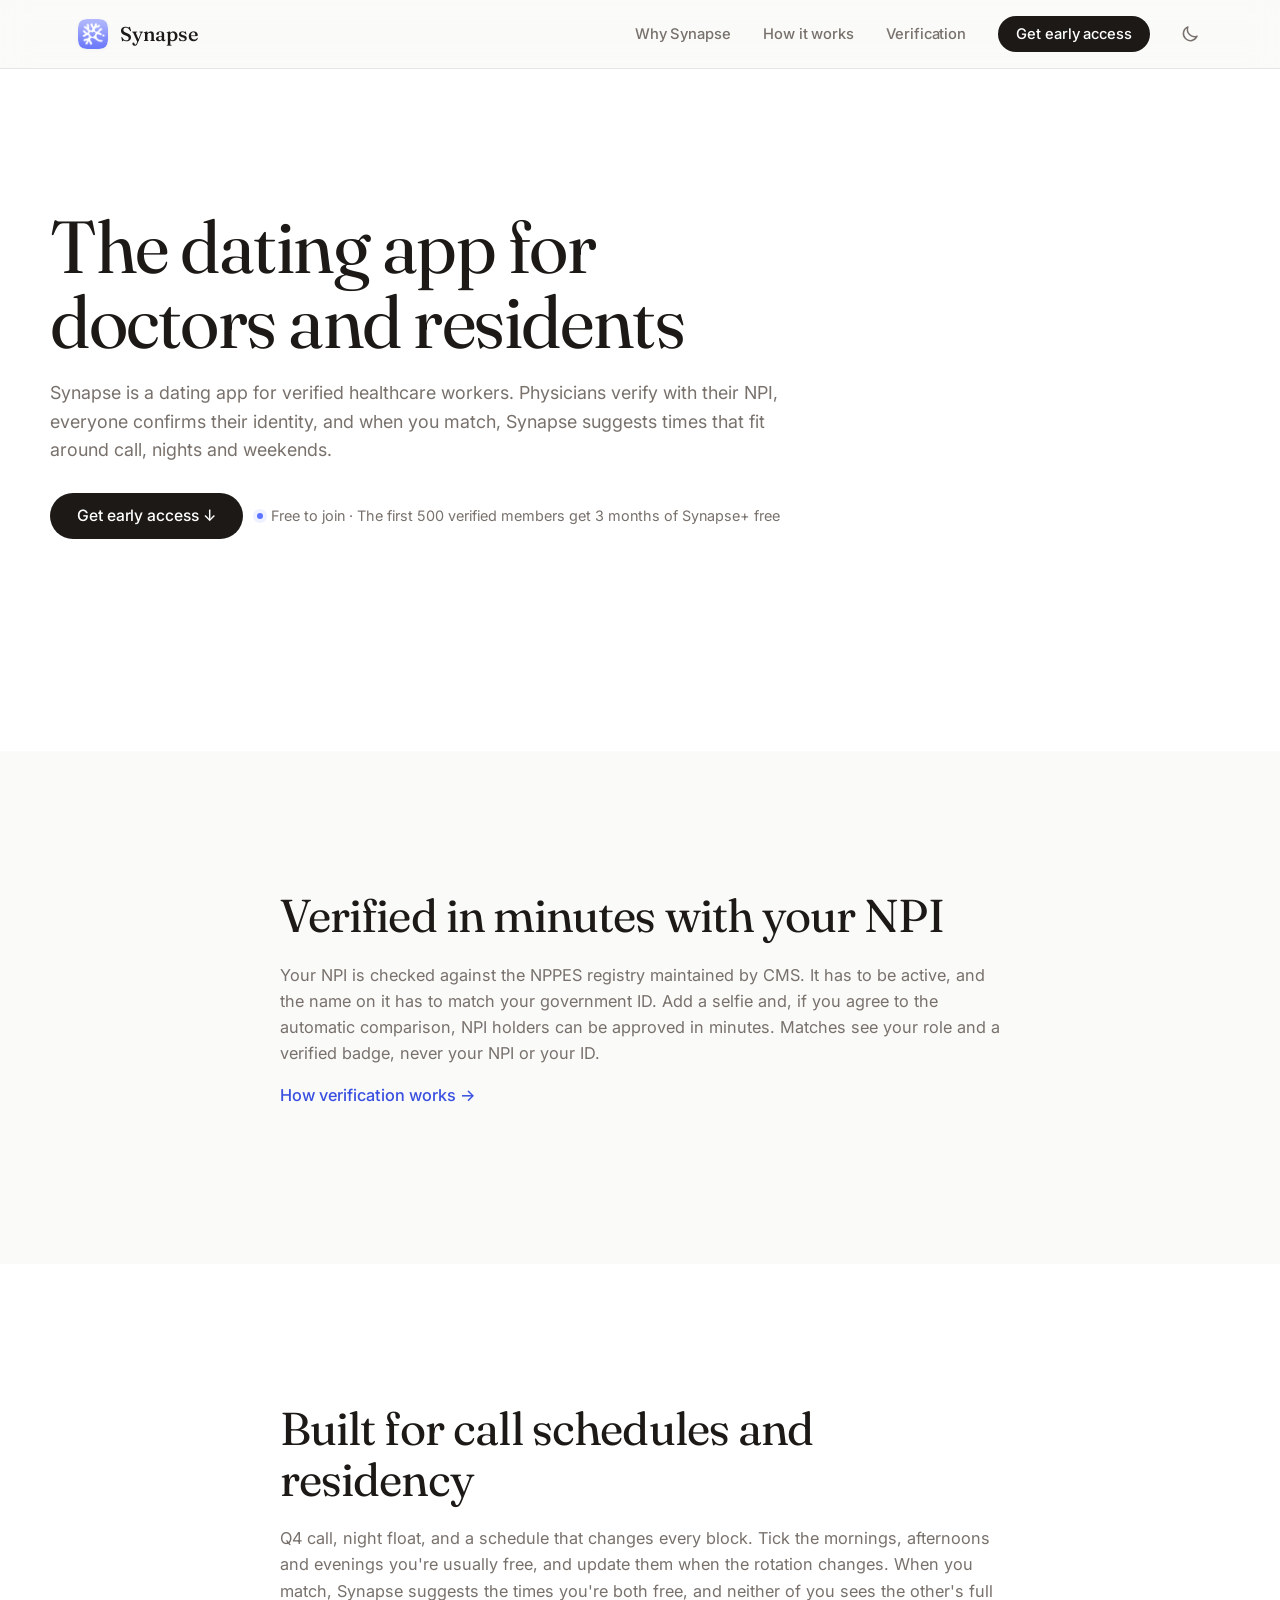
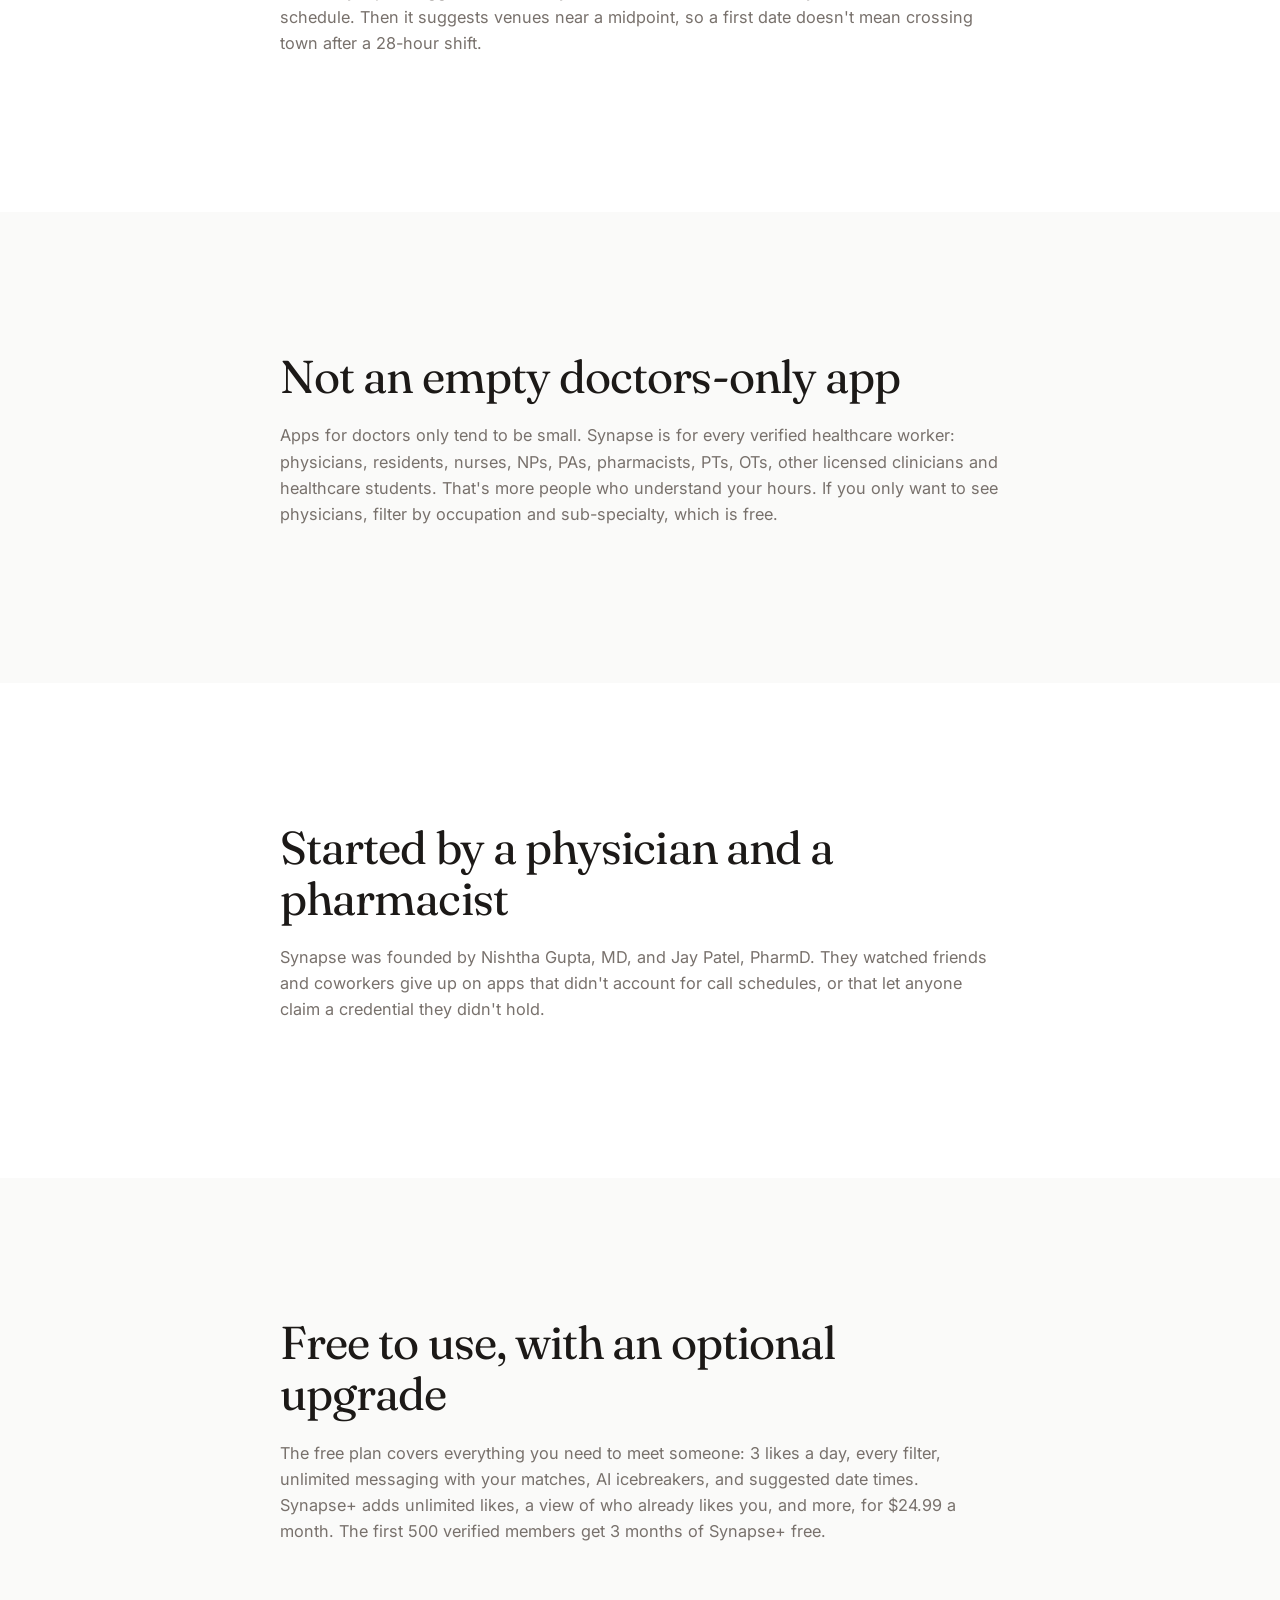
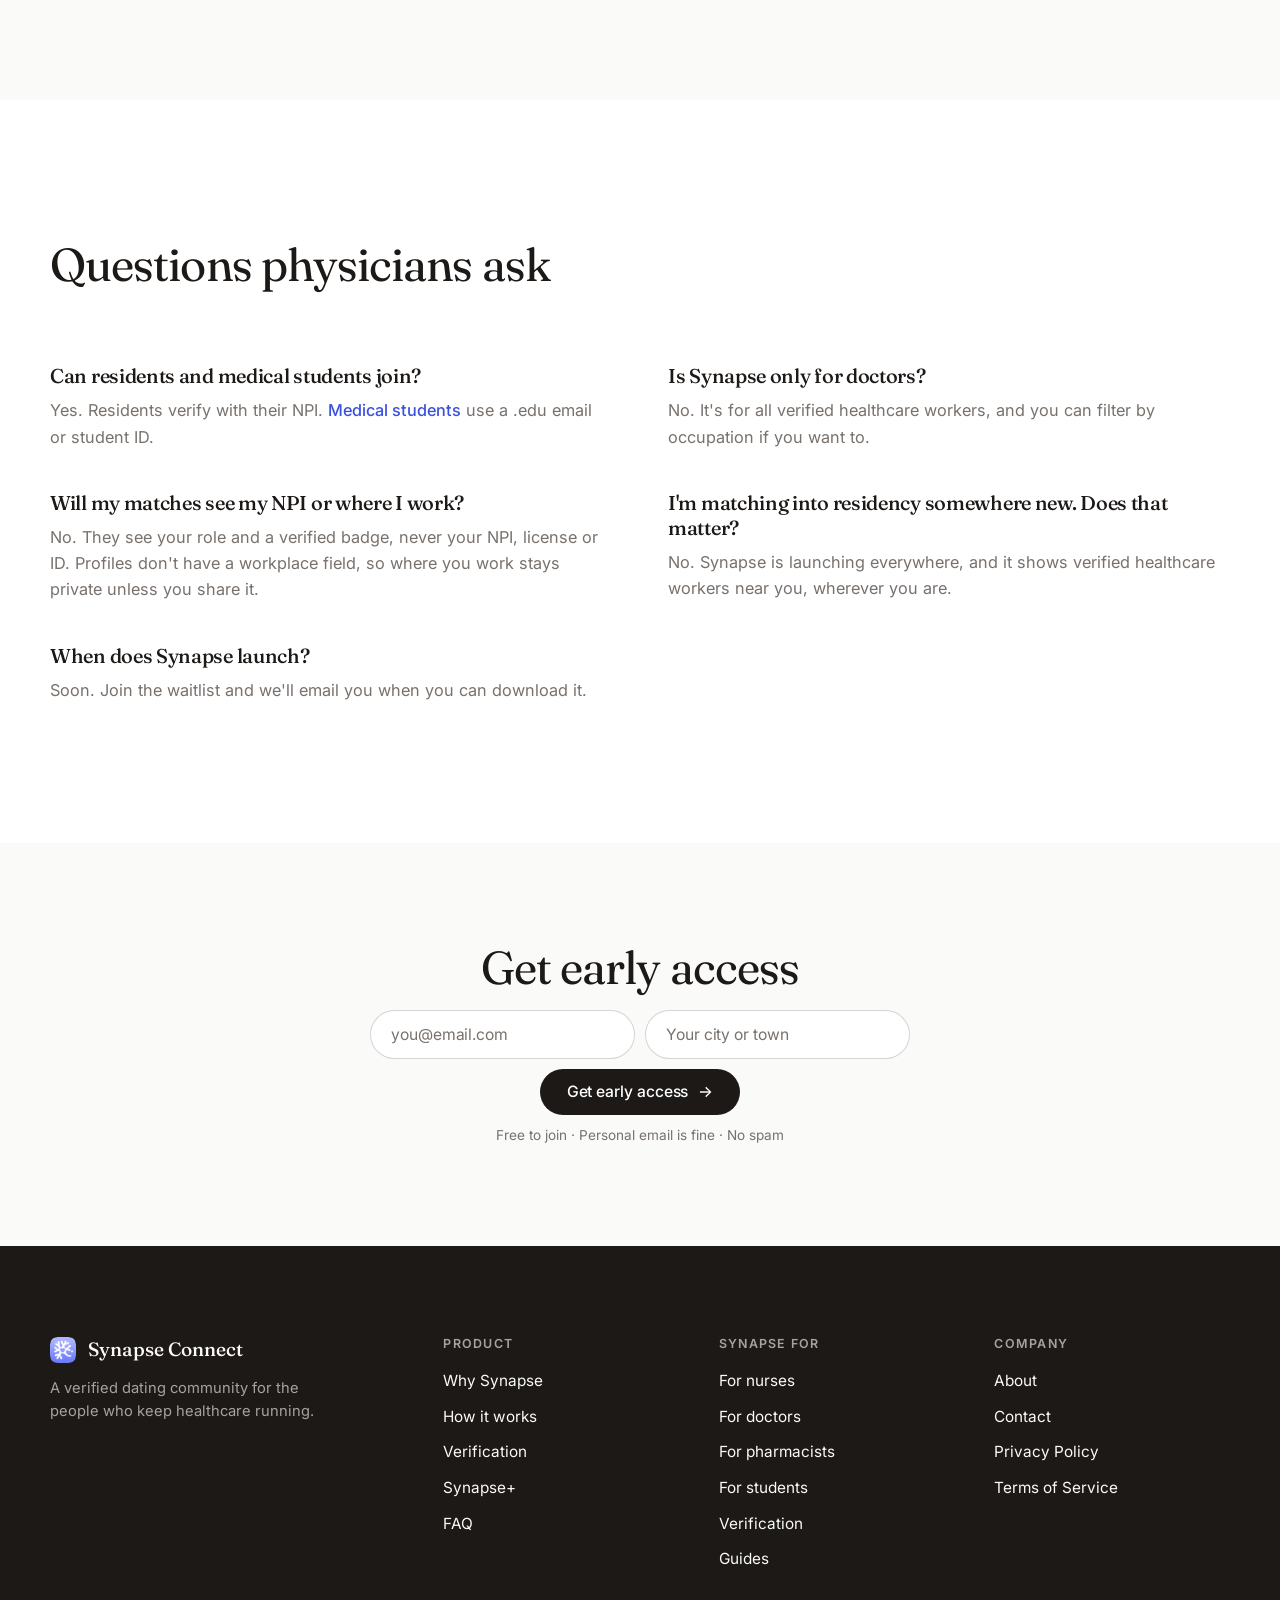
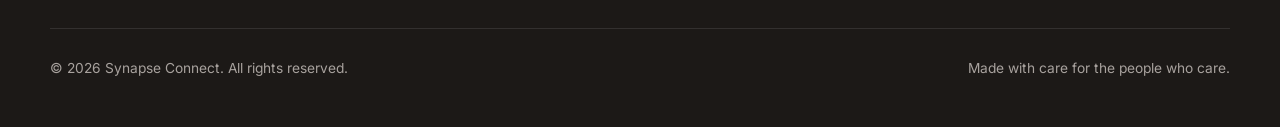
==== commit 7988d2d7: "fix(#587): pages print light, even with JavaScript off Pages load synapse-design v0.2.1's tokens.css" ====
--- a/doctors/index.html
+++ b/doctors/index.html
@@ -31,8 +31,8 @@
   <!-- Load the Google Fonts CSS without blocking first paint; text shows in the fallback face until it arrives. -->
   <link rel="preload" as="style" href="https://fonts.googleapis.com/css2?family=Fraunces:opsz,wght@9..144,400;9..144,500&family=Inter:wght@400;500;600&display=swap" onload="this.onload=null;this.rel='stylesheet'" />
   <noscript><link rel="stylesheet" href="https://fonts.googleapis.com/css2?family=Fraunces:opsz,wght@9..144,400;9..144,500&family=Inter:wght@400;500;600&display=swap" /></noscript>
-  <link rel="stylesheet" href="/ds/css/tokens.css?v=0.2.0" />
-  <link rel="stylesheet" href="/style.css?v=2026-10-30a" />
+  <link rel="stylesheet" href="/ds/css/tokens.css?v=0.2.1" />
+  <link rel="stylesheet" href="/style.css?v=2026-10-30b" />
   <script src="/theme.js?v=2026-10-30a" defer></script>
   <script type="application/ld+json">
   {
--- a/ds/css/tokens.css
+++ b/ds/css/tokens.css
@@ -1,4 +1,4 @@
-/* Generated by synapse-design v0.1.1 — edit it there, not here. */
+/* Generated by synapse-design v0.2.1 — edit it there, not here. */
 :root {
   --primary: #5c73ff;
   --primary-light: #8b9aff;
@@ -20,6 +20,18 @@
   --tab-bar: #ffffff;
   --tab-inactive: #a8a29e;
   --on-primary: #ffffff;
+  --card-fill: #ffffff;
+  --action: #5c73ff;
+  --action-pressed: #3a50e0;
+  --on-status: #ffffff;
+  --on-gradient: #1c1917;
+  --edge: #e7e5e4;
+  --scrim: rgba(0, 0, 0, 0.4);
+  --band: #1c1917;
+  --on-band: #fafaf9;
+  --on-band-muted: #a8a29e;
+  --on-band-link: #8b9aff;
+  --cta: #1c1917;
   --white: #ffffff;
   --black: #000000;
   --splash: #8f99fb;
@@ -54,42 +66,66 @@
   --font-display: Fraunces, "Iowan Old Style", "Apple Garamond", Georgia, "Times New Roman", serif;
 }
 
-@media (prefers-color-scheme: dark) {
+@media screen and (prefers-color-scheme: dark) {
   :root:not([data-theme="light"]) {
     --primary: #8b9aff;
     --primary-light: #b0bbff;
-    --primary-dark: #5c73ff;
-    --primary-tint: #1e2140;
+    --primary-dark: #8b9aff;
+    --primary-tint: #242a54;
     --coral: #fca5a1;
     --accent: #fbbf24;
-    --amber-tint: #451a03;
+    --amber-tint: #3a2a0c;
     --background: #1c1917;
     --surface: #292524;
-    --text: #fafaf9;
-    --text-secondary: #a8a29e;
-    --border: #44403c;
+    --text: #e7e5e4;
+    --text-secondary: #bab4b0;
+    --border: #57534e;
     --error: #f87171;
     --success: #4ade80;
     --tab-bar: #292524;
-    --tab-inactive: #78716c;
+    --tab-inactive: #968f8a;
+    --card-fill: #302c29;
+    --action: #3a50e0;
+    --action-pressed: #2f43c4;
+    --on-status: #1c1917;
+    --edge: #3a3532;
+    --scrim: rgba(0, 0, 0, 0.6);
+    --band: #302c29;
+    --on-band: #e7e5e4;
+    --on-band-muted: #bab4b0;
+    --on-band-link: #b0bbff;
+    --cta: #3a50e0;
   }
 }
 
-:root[data-theme="dark"] {
-  --primary: #8b9aff;
-  --primary-light: #b0bbff;
-  --primary-dark: #5c73ff;
-  --primary-tint: #1e2140;
-  --coral: #fca5a1;
-  --accent: #fbbf24;
-  --amber-tint: #451a03;
-  --background: #1c1917;
-  --surface: #292524;
-  --text: #fafaf9;
-  --text-secondary: #a8a29e;
-  --border: #44403c;
-  --error: #f87171;
-  --success: #4ade80;
-  --tab-bar: #292524;
-  --tab-inactive: #78716c;
+@media screen {
+  :root[data-theme="dark"] {
+    --primary: #8b9aff;
+    --primary-light: #b0bbff;
+    --primary-dark: #8b9aff;
+    --primary-tint: #242a54;
+    --coral: #fca5a1;
+    --accent: #fbbf24;
+    --amber-tint: #3a2a0c;
+    --background: #1c1917;
+    --surface: #292524;
+    --text: #e7e5e4;
+    --text-secondary: #bab4b0;
+    --border: #57534e;
+    --error: #f87171;
+    --success: #4ade80;
+    --tab-bar: #292524;
+    --tab-inactive: #968f8a;
+    --card-fill: #302c29;
+    --action: #3a50e0;
+    --action-pressed: #2f43c4;
+    --on-status: #1c1917;
+    --edge: #3a3532;
+    --scrim: rgba(0, 0, 0, 0.6);
+    --band: #302c29;
+    --on-band: #e7e5e4;
+    --on-band-muted: #bab4b0;
+    --on-band-link: #b0bbff;
+    --cta: #3a50e0;
+  }
 }
--- a/style.css
+++ b/style.css
@@ -11,6 +11,9 @@
 }
 :root[data-theme="light"] { color-scheme: light; }
 :root[data-theme="dark"] { color-scheme: dark; }
+/* Printed pages use the light theme even with JavaScript off: the design system's dark colours are
+   screen-only, and this keeps the browser's own controls light too (card #587). */
+@media print { :root, :root[data-theme="dark"] { color-scheme: light; } }
 
 * { box-sizing: border-box; }
 
